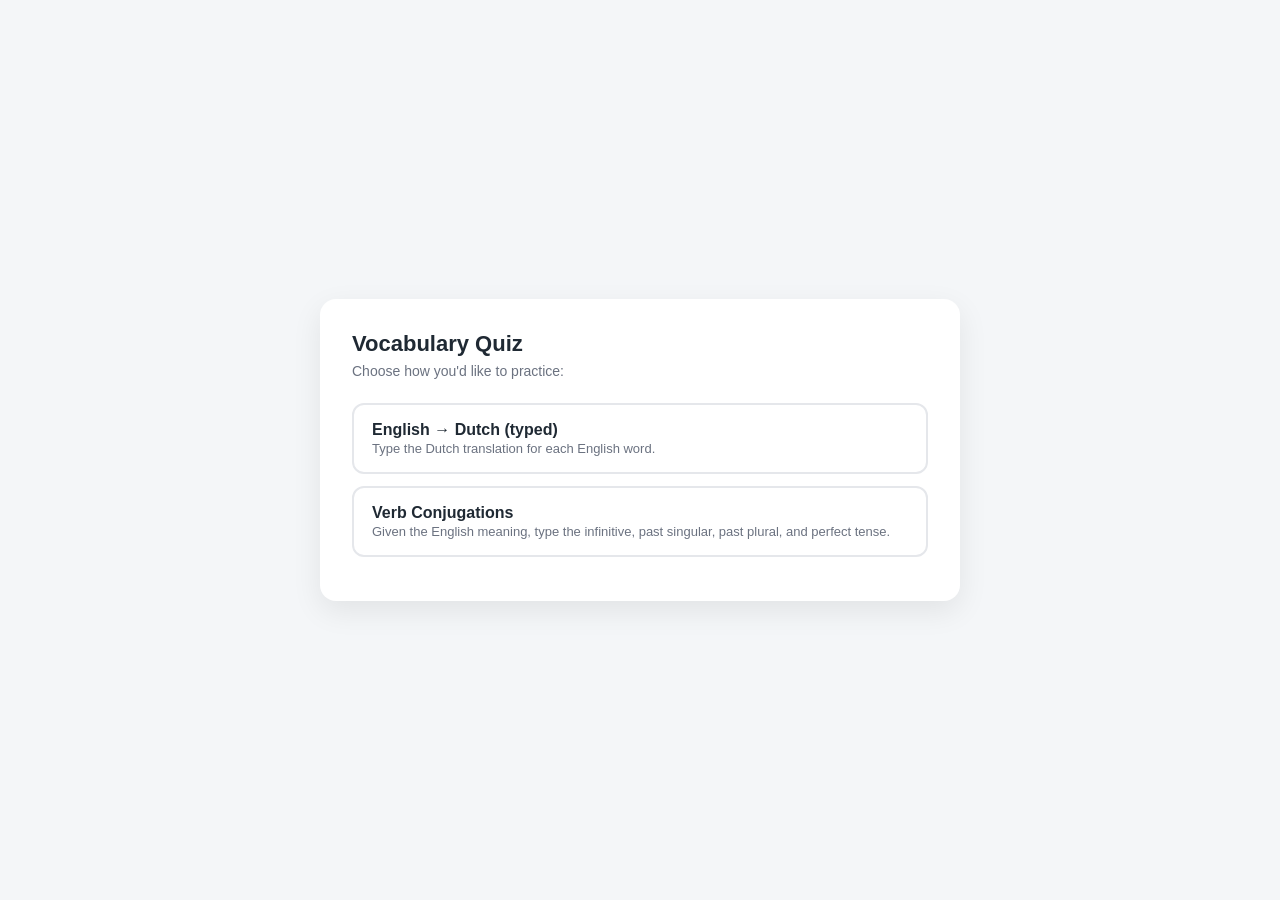
==== index.html @ e4e508c7 "update" ====
<!DOCTYPE html>
<html lang="en">
<head>
<meta charset="UTF-8">
<meta name="viewport" content="width=device-width, initial-scale=1.0">
<title>Vocabulary Quiz</title>
<style>
  :root {
    --bg: #f4f6f8;
    --card: #ffffff;
    --text: #1f2933;
    --muted: #6b7280;
    --primary: #2563eb;
    --primary-dark: #1d4ed8;
    --correct: #16a34a;
    --correct-bg: #dcfce7;
    --wrong: #dc2626;
    --wrong-bg: #fee2e2;
    --border: #e5e7eb;
  }
  * { box-sizing: border-box; -webkit-tap-highlight-color: transparent; }
  html { -webkit-text-size-adjust: 100%; }
  body {
    margin: 0;
    min-height: 100vh;
    min-height: 100dvh;
    display: flex;
    align-items: center;
    justify-content: center;
    background: var(--bg);
    font-family: -apple-system, BlinkMacSystemFont, "Segoe UI", Roboto, Helvetica, Arial, sans-serif;
    color: var(--text);
    padding: 20px;
  }
  .card {
    background: var(--card);
    border-radius: 16px;
    box-shadow: 0 10px 30px rgba(0,0,0,0.08);
    width: 100%;
    max-width: 640px;
    padding: 32px;
  }
  .top-row {
    display: flex;
    justify-content: space-between;
    align-items: center;
    margin-bottom: 8px;
    font-size: 14px;
    color: var(--muted);
  }
  .progress-bar {
    height: 6px;
    background: var(--border);
    border-radius: 3px;
    overflow: hidden;
    margin-bottom: 28px;
  }
  .progress-fill {
    height: 100%;
    background: var(--primary);
    transition: width 0.3s ease;
  }
  .lang-tag {
    display: inline-block;
    font-size: 12px;
    font-weight: 600;
    letter-spacing: 0.05em;
    text-transform: uppercase;
    color: var(--primary);
    background: #eff6ff;
    padding: 4px 10px;
    border-radius: 999px;
    margin-bottom: 14px;
  }
  .prompt-block {
    margin-bottom: 28px;
  }
  .prompt-word {
    font-size: 30px;
    font-weight: 700;
    margin: 0;
    word-break: break-word;
  }
  .prompt-hint {
    font-size: 14px;
    color: var(--muted);
    font-style: italic;
    margin: 4px 0 0 0;
  }
  .options {
    display: flex;
    flex-direction: column;
    gap: 10px;
  }
  .option-btn {
    padding: 14px 16px;
    font-size: 16px;
    border: 2px solid var(--border);
    background: var(--card);
    border-radius: 10px;
    cursor: pointer;
    text-align: left;
    transition: border-color 0.15s ease, background 0.15s ease;
    color: var(--text);
    touch-action: manipulation;
  }
  .option-btn:hover:not(:disabled) {
    border-color: var(--primary);
  }
  .option-btn:disabled { cursor: default; }
  .option-btn.correct {
    border-color: var(--correct);
    background: var(--correct-bg);
    color: var(--correct);
    font-weight: 600;
  }
  
  .option-btn.wrong {
    border-color: var(--wrong);
    background: var(--wrong-bg);
    color: var(--wrong);
    font-weight: 600;
  }
  .text-input-row {
    display: flex;
    gap: 10px;
  }
  input[type="text"] {
    flex: 1;
    padding: 14px 16px;
    font-size: 16px;
    border: 2px solid var(--border);
    border-radius: 10px;
    outline: none;
    touch-action: manipulation;
  }
  input[type="text"]:focus { border-color: var(--primary); }
  input[type="text"].correct { border-color: var(--correct); background: var(--correct-bg); color: var(--correct); }
  input[type="text"].wrong { border-color: var(--wrong); background: var(--wrong-bg); color: var(--wrong); }
  button.action {
    padding: 14px 20px;
    font-size: 16px;
    font-weight: 600;
    border: none;
    border-radius: 10px;
    background: var(--primary);
    color: white;
    cursor: pointer;
    touch-action: manipulation;
  }
  button.action:hover:not(:disabled) { background: var(--primary-dark); }
  button.action:disabled { background: var(--border); cursor: default; }
  .feedback {
    margin-top: 16px;
    font-size: 15px;
    min-height: 22px;
  }
  .feedback.correct-text { color: var(--correct); }
  .feedback.wrong-text { color: var(--wrong); }
  .next-row {
    margin-top: 20px;
    display: flex;
    justify-content: flex-end;
  }
  .end-screen { text-align: center; }
  .end-score {
    font-size: 48px;
    font-weight: 800;
    color: var(--primary);
    margin: 10px 0;
  }
  .end-sub { color: var(--muted); margin-bottom: 24px; }
  .restart-btn {
    padding: 14px 28px;
    font-size: 16px;
    font-weight: 600;
    border: none;
    border-radius: 10px;
    background: var(--primary);
    color: white;
    cursor: pointer;
  }
  .restart-btn:hover { background: var(--primary-dark); }
  .secondary-btn {
    padding: 14px 28px;
    font-size: 15px;
    font-weight: 600;
    border: 2px solid var(--border);
    border-radius: 10px;
    background: var(--card);
    color: var(--text);
    cursor: pointer;
    margin-top: 10px;
  }
  .secondary-btn:hover { border-color: var(--primary); color: var(--primary); }

  .mode-select h1 {
    font-size: 22px;
    margin: 0 0 6px 0;
  }
  .mode-select p.sub {
    color: var(--muted);
    margin: 0 0 24px 0;
    font-size: 14px;
  }
  .mode-btn {
    display: block;
    width: 100%;
    text-align: left;
    padding: 16px 18px;
    border: 2px solid var(--border);
    background: var(--card);
    border-radius: 12px;
    cursor: pointer;
    margin-bottom: 12px;
    transition: border-color 0.15s ease, background 0.15s ease;
  }
  .mode-btn:hover { border-color: var(--primary); background: #eff6ff; }
  .mode-btn .mode-title {
    font-size: 16px;
    font-weight: 700;
    color: var(--text);
    margin: 0 0 2px 0;
  }
  .mode-btn .mode-desc {
    font-size: 13px;
    color: var(--muted);
    margin: 0;
  }

  /* Verb conjugation mode */
  .verb-fields {
    display: flex;
    flex-direction: column;
    gap: 14px;
  }
  .verb-field .correct-hint {
    font-size: 13px;
    margin-top: 4px;
    color: var(--wrong);
  }
  .verb-field-terms {
    margin-bottom: 6px;
    background: var(--bg);
    border-radius: 8px;
    padding: 2px 10px;
  }
  .verb-term-row {
    display: flex;
    justify-content: space-between;
    align-items: baseline;
    gap: 10px;
    font-size: 12px;
    line-height: 1.4;
    padding: 6px 0;
    border-bottom: 1px dashed var(--border);
  }
  .verb-term-row:last-child {
    border-bottom: none;
  }
  .verb-term {
    font-weight: 600;
    color: var(--muted);
    text-transform: uppercase;
    letter-spacing: 0.04em;
    flex: 1;
  }
  .verb-pronouns {
    color: var(--text);
    font-weight: 500;
    text-align: right;
    white-space: nowrap;
    flex: 0;
  }
  .option-btn.selected {
    border-color: var(--primary);
    background: #eff6ff;
  }
  .verb-type-label {
    font-size: 13px;
    font-weight: 600;
    color: var(--muted);
    margin: 0 0 8px 0;
  }
  .verb-type-options {
    display: flex;
    gap: 10px;
    margin-bottom: 24px;
  }
  .verb-type-options .option-btn {
    flex: 1;
    text-align: center;
  }

  @media (max-width: 480px) {
    body {
      padding: 0;
      align-items: stretch;
    }
    .card {
      border-radius: 0;
      box-shadow: none;
      max-width: none;
      min-height: 100vh;
      min-height: 100dvh;
      padding: 20px 18px;
      padding-top: max(20px, env(safe-area-inset-top));
      padding-bottom: max(20px, env(safe-area-inset-bottom));
      display: flex;
      flex-direction: column;
    }
    .top-row { font-size: 13px; }
    .prompt-word { font-size: 26px; }
    .option-btn { padding: 16px; font-size: 16px; }
    .text-input-row {
      flex-direction: column;
    }
    input[type="text"] {
      width: 100%;
      font-size: 16px;
    }
    .next-row {
      justify-content: stretch;
    }
    .next-row button.action {
      width: 100%;
    }
    .end-score { font-size: 40px; }
    .restart-btn { width: 100%; }
    .secondary-btn { width: 100%; }
  }
</style>
</head>
<body>

<div class="card" id="app"></div>

<script>
/* ============================================================
   YOUR WORD LIST
   Replace the contents of this array with your own words.
   Format: { en: "english word", nl: "dutch translation" }
   You can rename the keys (e.g. "fr" for French) as long as
   you also update LANG_A_KEY / LANG_B_KEY / LANG_A_LABEL /
   LANG_B_LABEL below to match.
   ============================================================ */

const LANG_A_KEY = "en";
const LANG_B_KEY = "nl";
const LANG_A_LABEL = "English";
const LANG_B_LABEL = "Dutch";
const VERB_FORM_CATEGORIES = [
  {
    key: "Infinitief\nMeervoud",
    rows: [
      { term: "Infinitief", pronouns: "–" },
      { term: "Meervoud", pronouns: "wij · we · jullie · zij · ze" }
    ]
  },
  {
    key: "Eerste persoon enkelvoud\nTweede persoon enkelvoud met inversie informeel (e.g., een vraag)\nGebiedende wijs",
    rows: [
      { term: "Eerste persoon enkelvoud", pronouns: "ik" },
      { term: "Tweede persoon enkelvoud met inversie informeel (e.g., een vraag)", pronouns: "jij · je" },
      { term: "Gebiedende wijs", pronouns: "jij · je (impliciet)" }
    ]
  },
  {
    key: "Tweede persoon enkelvoud\nDerde persoon enkelvoud",
    rows: [
      { term: "Tweede persoon enkelvoud", pronouns: "jij · je · u" },
      { term: "Derde persoon enkelvoud", pronouns: "hij · zij · ze · het" }
    ]
  },
  {
    key: "Onvoltooid verleden tijd enkelvoud",
    rows: [{ term: "Onvoltooid verleden tijd enkelvoud", pronouns: "ik · jij · je · u · hij · zij · ze · het" }]
  },
  {
    key: "Onvoltooid verleden tijd meervoud",
    rows: [{ term: "Onvoltooid verleden tijd meervoud", pronouns: "wij · we · jullie · zij · ze" }]
  },
  {
    key: "Voltooid deelwoord",
    rows: [{ term: "Voltooid deelwoord", pronouns: "–" }]
  }
];

/* ============================================================
   VERB CONJUGATION LIST
   Each entry: english meaning, infinitive, past tense singular
   (ik/jij/hij/zij/het), past tense plural (wij/jullie/zij),
   and the perfect tense written out with its auxiliary
   ("heeft"/"is"/"heeft/is") + past participle — e.g.
   { en: "to bake", infinitive: "bakken", pastSingular: "bakte",
     pastPlural: "bakten", perfect: "heeft gebakken", type: "irregular" }
   Add/replace entries here to practice your own verb list.
   ============================================================ */
/* ============================================================
   QUIZ MODES
   ============================================================ */
const MODES = {
  // mc: {
  //   title: "Multiple Choice",
  //   desc: "All questions are multiple choice, either direction."
  // },
  "a-to-b": {
    title: `${LANG_A_LABEL} → ${LANG_B_LABEL} (typed)`,
    desc: `Type the ${LANG_B_LABEL} translation for each ${LANG_A_LABEL} word.`
  },
  // "b-to-a": {
  //   title: `${LANG_B_LABEL} → ${LANG_A_LABEL} (typed)`,
  //   desc: `Type the ${LANG_A_LABEL} translation for each ${LANG_B_LABEL} word.`
  // },
  // mixed: {
  //   title: "Mixed",
  //   desc: "Random mix of multiple choice and typed, both directions."
  // },
  verbs: {
    title: "Verb Conjugations",
    desc: "Given the English meaning, type the infinitive, past singular, past plural, and perfect tense."
  },
  // "verb-infinitives": {
  //   title: "Verb Infinitives",
  //   desc: "Given the English meaning, type just the Dutch infinitive."
  // }
};

// Modes that use the verb dataset (verbs.js) rather than the plain
// word list, and are rendered/scored via the verb-question code path.
const VERB_MODES = new Set(["verbs", "verb-infinitives"]);

// Which VERB_FORM_CATEGORIES keys each verb mode should quiz on.
// "verbs" uses all of them; "verb-infinitives" uses only the first
// (infinitive / meervoud) field.
const VERB_MODE_CATEGORY_KEYS = {
  verbs: VERB_FORM_CATEGORIES.map((cat) => cat.key),
  "verb-infinitives": [VERB_FORM_CATEGORIES[0].key]
};

/* ============================================================
   APP LOGIC
   ============================================================ */

const QUESTIONS_PER_SET = 15;

let currentMode = "mixed";
let questions = [];
let currentIndex = 0;
let score = 0;
let setScore = 0;
let answered = false;
let selectedVerbType = null;

// Running totals used to compute accuracy, and a "snapshot" that only
// gets refreshed at the end of each 15-question block, so the accuracy
// shown during a block reflects the last completed block, not the
// in-progress one.
let totalAnswered = 0;
let totalCorrect = 0;
let displayedAccuracy = null;

function snapshotAccuracy() {
  displayedAccuracy = totalAnswered > 0 ? Math.round((totalCorrect / totalAnswered) * 100) : null;
}

function shuffle(arr) {
  const a = arr.slice();
  for (let i = a.length - 1; i > 0; i--) {
    const j = Math.floor(Math.random() * (i + 1));
    [a[i], a[j]] = [a[j], a[i]];
  }
  return a;
}

// Splits a word like "rather (quite)" into { base: "rather", hint: "quite" }.
// Hints are for on-screen context only and are never part of a correct answer.
function parseWord(str) {
  const match = str.match(/^(.*?)\s*\(([^)]*)\)\s*$/);
  if (match) {
    return { base: match[1].trim(), hint: match[2].trim() };
  }
  return { base: str.trim(), hint: null };
}

function buildQuestions(mode) {
  const shuffledWords = shuffle(words);
  return shuffledWords.map((pair) => {
    let type;
    let direction;

    if (mode === "mc") {
      type = "mc";
      direction = Math.random() < 0.5 ? "a-to-b" : "b-to-a";
    } else if (mode === "a-to-b") {
      type = "text";
      direction = "a-to-b";
    } else if (mode === "b-to-a") {
      type = "text";
      direction = "b-to-a";
    } else {
      // mixed: random type and random direction, independently per word
      type = Math.random() < 0.35 ? "mc" : "text";
      direction = Math.random() < 0.5 ? "a-to-b" : "b-to-a";
    }

    const promptKey = direction === "a-to-b" ? LANG_A_KEY : LANG_B_KEY;
    const answerKey = direction === "a-to-b" ? LANG_B_KEY : LANG_A_KEY;
    const promptLabel = direction === "a-to-b" ? LANG_A_LABEL : LANG_B_LABEL;
    const answerLabel = direction === "a-to-b" ? LANG_B_LABEL : LANG_A_LABEL;

    const promptParsed = parseWord(pair[promptKey]);
    const answerParsed = parseWord(pair[answerKey]);

    const question = {
      pair,
      type,
      direction,
      promptWord: promptParsed.base,
      promptHint: promptParsed.hint,
      correctAnswer: answerParsed.base,
      // Full text to show once the answer is revealed (after checking):
      // the base word plus any bracketed synonym/context, but only for
      // English → Dutch, since that's where the extra Dutch info lives.
      // Checking itself still only ever requires the bare base word.
      correctAnswerDisplay: (direction === "a-to-b" && answerParsed.hint)
        ? `${answerParsed.base} (${answerParsed.hint})`
        : answerParsed.base,
      promptLabel,
      answerLabel,
      answerKey
    };

    if (type === "mc") {
      const distractorPool = words
        .filter((w) => w !== pair)
        .map((w) => parseWord(w[answerKey]).base)
        .filter((val) => val !== question.correctAnswer);
      const distractors = shuffle([...new Set(distractorPool)]).slice(0, 3);
      question.options = shuffle([question.correctAnswer, ...distractors]);
    }

    return question;
  });
}

// Verb-mode questions are simpler: one entry per verb, requiring one
// typed field per relevant category. "verbs" quizzes every form
// (infinitive, past singular, past plural, perfect); "verb-infinitives"
// quizzes only the infinitive.
function buildVerbQuestions(mode) {
  const categoryKeys = VERB_MODE_CATEGORY_KEYS[mode] || VERB_FORM_CATEGORIES.map((cat) => cat.key);
  const categories = VERB_FORM_CATEGORIES.filter((cat) => categoryKeys.includes(cat.key));
  return shuffle(verbs).map((v) => ({
    verb: v,
    fields: categories.map((cat) => ({
      rows: cat.rows,
      value: v[cat.key]
    }))
  }));
}

function renderModeSelect() {
  const app = document.getElementById("app");
  app.innerHTML = `
    <div class="mode-select">
      <h1>Vocabulary Quiz</h1>
      <p class="sub">Choose how you'd like to practice:</p>
      ${Object.entries(MODES).map(([key, m]) => `
        <button class="mode-btn" onclick="startQuiz('${key}')">
          <p class="mode-title">${escapeHtml(m.title)}</p>
          <p class="mode-desc">${escapeHtml(m.desc)}</p>
        </button>
      `).join("")}
    </div>
  `;
}

function startQuiz(mode) {
  currentMode = mode || currentMode;
  questions = VERB_MODES.has(currentMode) ? buildVerbQuestions(currentMode) : buildQuestions(currentMode);
  currentIndex = 0;
  score = 0;
  setScore = 0;
  answered = false;
  totalAnswered = 0;
  totalCorrect = 0;
  displayedAccuracy = null;
  renderQuestion();
}

function renderQuestion() {
  if (VERB_MODES.has(currentMode)) {
    renderVerbQuestion();
    return;
  }

  const app = document.getElementById("app");
  const q = questions[currentIndex];
  answered = false;

  const totalSets = Math.ceil(questions.length / QUESTIONS_PER_SET);
  const setNumber = Math.floor(currentIndex / QUESTIONS_PER_SET) + 1;
  const setStart = (setNumber - 1) * QUESTIONS_PER_SET;
  const setLength = Math.min(QUESTIONS_PER_SET, questions.length - setStart);
  const posInSet = currentIndex - setStart + 1;
  const progressPct = Math.round((posInSet - 1) / setLength * 100);

  let optionsHtml = "";
  if (q.type === "mc") {
    optionsHtml = `<div class="options">` +
      q.options.map((opt, i) =>
        `<button class="option-btn" data-value="${escapeHtml(opt)}" onclick="handleMcAnswer(this, '${escapeAttr(opt)}')">${escapeHtml(opt)}</button>`
      ).join("") +
      `</div>`;
  } else {
    optionsHtml = `
      <div class="text-input-row">
        <input type="text" id="textAnswer" autocomplete="off" placeholder="Type the ${q.answerLabel} translation">
      </div>`;
  }

  app.innerHTML = `
    <div class="top-row">
      <span>Set ${setNumber} / ${totalSets} — Question ${posInSet} / ${setLength}</span>
      <span>${displayedAccuracy !== null ? `Accuracy: ${displayedAccuracy}%` : ""}</span>
    </div>
    <div class="progress-bar"><div class="progress-fill" style="width:${progressPct}%"></div></div>
    <span class="lang-tag">${q.promptLabel} → ${q.answerLabel}</span>
    <div class="prompt-block">
      <p class="prompt-word">${escapeHtml(q.promptWord)}</p>
      ${q.promptHint ? `<p class="prompt-hint">(${escapeHtml(q.promptHint)})</p>` : ""}
    </div>
    ${optionsHtml}
    <div class="feedback" id="feedback"></div>
    <div class="next-row">
      <button class="action" id="actionBtn" onclick="handleActionButton()" ${q.type === "mc" ? "disabled" : ""}>${q.type === "mc" ? "Next" : "Check"}</button>
    </div>
  `;

  if (q.type === "text") {
    document.getElementById("textAnswer").focus();
  }
}

function renderVerbQuestion() {
  const app = document.getElementById("app");
  const q = questions[currentIndex];
  answered = false;
  selectedVerbType = null;

  const isInfinitivesMode = currentMode === "verb-infinitives";

  const totalSets = Math.ceil(questions.length / QUESTIONS_PER_SET);
  const setNumber = Math.floor(currentIndex / QUESTIONS_PER_SET) + 1;
  const setStart = (setNumber - 1) * QUESTIONS_PER_SET;
  const setLength = Math.min(QUESTIONS_PER_SET, questions.length - setStart);
  const posInSet = currentIndex - setStart + 1;
  const progressPct = Math.round((posInSet - 1) / setLength * 100);

  const fieldsHtml = q.fields.map((f, i) => `
      <div class="verb-field">
        <div class="verb-field-terms">
          ${f.rows.map(r => `
            <div class="verb-term-row">
              <span class="verb-term">${escapeHtml(r.term)}</span>
              <span class="verb-pronouns">${escapeHtml(r.pronouns)}</span>
            </div>
          `).join("")}
        </div>
        <input type="text" id="verbField${i}" autocomplete="off" placeholder="…" enterkeyhint="${i === q.fields.length - 1 ? "done" : "next"}">
        <div class="correct-hint" id="verbHint${i}"></div>
      </div>
    `).join("");

  const typePickerHtml = isInfinitivesMode ? `
    <p class="verb-type-label">Is this verb regular or irregular?</p>
    <div class="verb-type-options" id="typeOptions">
      <button class="option-btn" data-type="regular" onclick="handleTypeChoice(this, 'regular')">Regular</button>
      <button class="option-btn" data-type="irregular" onclick="handleTypeChoice(this, 'irregular')">Irregular</button>
    </div>
  ` : "";

  app.innerHTML = `
    <div class="top-row">
      <span>Set ${setNumber} / ${totalSets} — Question ${posInSet} / ${setLength}</span>
      <span>${displayedAccuracy !== null ? `Accuracy: ${displayedAccuracy}%` : ""}</span>
    </div>
    <div class="progress-bar"><div class="progress-fill" style="width:${progressPct}%"></div></div>
    ${isInfinitivesMode ? "" : `<span class="lang-tag">${q.verb.type === "irregular" ? "Irregular verb" : "Regular verb"}</span>`}
    <div class="prompt-block">
      <p class="prompt-word">${escapeHtml(q.verb.en)}</p>
    </div>
    ${typePickerHtml}
    <div class="verb-fields">
      ${fieldsHtml}
    </div>
    <div class="feedback" id="feedback"></div>
    <div class="next-row">
      <button class="action" id="actionBtn" onclick="handleActionButton()">Check</button>
    </div>
  `;

  if (isInfinitivesMode) {
    document.querySelector("#typeOptions .option-btn").focus();
  } else {
    document.getElementById("verbField0").focus();
  }
}

function handleTypeChoice(btn, chosen) {
  if (answered) return;
  selectedVerbType = chosen;
  document.querySelectorAll("#typeOptions .option-btn").forEach((b) => {
    b.classList.toggle("selected", b === btn);
  });
  // Move straight to the text field so a keyboard-only flow (Tab, Enter
  // to pick a type, type the answer, Enter to check) never needs a mouse.
  const firstField = document.getElementById("verbField0");
  if (firstField) firstField.focus();
}

function normalize(str) {
  return str.trim().toLowerCase().replace(/\s+/g, " ");
}

// Single button drives both "check" and "next": before an answer is
// given it checks (text questions only — multiple choice checks itself
// when an option is clicked); after an answer is given it advances.
function handleActionButton() {
  const q = questions[currentIndex];
  if (!q) return;
  if (VERB_MODES.has(currentMode)) {
    if (!answered) {
      handleVerbCheck();
    } else {
      nextQuestion();
    }
    return;
  }
  if (!answered) {
    if (q.type === "text") {
      handleTextAnswer();
    }
  } else {
    nextQuestion();
  }
}

function handleMcAnswer(btn, chosen) {
  if (answered) return;
  answered = true;
  const q = questions[currentIndex];
  const buttons = document.querySelectorAll(".option-btn");
  const isCorrect = normalize(chosen) === normalize(q.correctAnswer);

  buttons.forEach((b) => {
    b.disabled = true;
    if (normalize(b.dataset.value) === normalize(q.correctAnswer)) {
      b.classList.add("correct");
    } else if (b === btn && !isCorrect) {
      b.classList.add("wrong");
    }
  });

  showFeedback(isCorrect, q.correctAnswerDisplay);
}

function handleTextAnswer() {
  if (answered) return;
  answered = true;
  const q = questions[currentIndex];
  const input = document.getElementById("textAnswer");
  const value = input.value;
  const isCorrect = normalize(value) === normalize(q.correctAnswer);

  input.disabled = true;
  input.classList.add(isCorrect ? "correct" : "wrong");

  showFeedback(isCorrect, q.correctAnswerDisplay);
}

// Checks all four verb fields individually, marks each one, and only
// counts the whole question correct if every field matches.
function handleVerbCheck() {
  if (answered) return;
  answered = true;
  const q = questions[currentIndex];
  let allCorrect = true;

  q.fields.forEach((f, i) => {
    const input = document.getElementById(`verbField${i}`);
    const hint = document.getElementById(`verbHint${i}`);
    const isCorrect = normalize(input.value) === normalize(f.value);
    input.disabled = true;
    input.classList.add(isCorrect ? "correct" : "wrong");
    if (!isCorrect) {
      allCorrect = false;
      hint.textContent = `Correct: ${f.value}`;
    }
  });

  if (currentMode === "verb-infinitives") {
    const typeCorrect = selectedVerbType === q.verb.type;
    const typeButtons = document.querySelectorAll("#typeOptions .option-btn");
    typeButtons.forEach((b) => {
      b.disabled = true;
      b.classList.remove("selected");
      if (b.dataset.type === q.verb.type) {
        b.classList.add("correct");
      } else if (b.dataset.type === selectedVerbType) {
        b.classList.add("wrong");
      }
    });
    if (!typeCorrect) allCorrect = false;
  }

  totalAnswered++;
  if (allCorrect) {
    score++;
    setScore++;
    totalCorrect++;
  }

  const feedback = document.getElementById("feedback");
  feedback.textContent = allCorrect ? "All correct!" : "Some forms were off — check the hints above.";
  feedback.className = "feedback " + (allCorrect ? "correct-text" : "wrong-text");

  const btn = document.getElementById("actionBtn");
  btn.textContent = "Next";
}

function showFeedback(isCorrect, correctAnswer) {
  totalAnswered++;
  if (isCorrect) {
    score++;
    setScore++;
    totalCorrect++;
  }
  const feedback = document.getElementById("feedback");
  feedback.textContent = isCorrect
    ? `Correct! (${correctAnswer})`
    : `Not quite. Correct answer: ${correctAnswer}`;
  feedback.className = "feedback " + (isCorrect ? "correct-text" : "wrong-text");

  const btn = document.getElementById("actionBtn");
  btn.textContent = "Next";
  btn.disabled = false;
}

function nextQuestion() {
  currentIndex++;
  if (currentIndex >= questions.length) {
    snapshotAccuracy();
    renderEndScreen();
  } else if (currentIndex % QUESTIONS_PER_SET === 0) {
    snapshotAccuracy();
    renderSetCompleteScreen();
  } else {
    renderQuestion();
  }
}

function renderSetCompleteScreen() {
  const app = document.getElementById("app");
  const totalSets = Math.ceil(questions.length / QUESTIONS_PER_SET);
  const setNumber = Math.floor(currentIndex / QUESTIONS_PER_SET);
  const setStart = (setNumber - 1) * QUESTIONS_PER_SET;
  const setLength = Math.min(QUESTIONS_PER_SET, questions.length - setStart);
  const pct = Math.round((setScore / setLength) * 100);

  app.innerHTML = `
    <div class="end-screen">
      <p class="lang-tag">Set ${setNumber} of ${totalSets} complete</p>
      <div class="end-score">${setScore} / ${setLength}</div>
      <p class="end-sub">${pct}% correct on this set &nbsp;·&nbsp; ${displayedAccuracy}% overall</p>
      <button class="restart-btn" onclick="continueToNextSet()">Continue to Set ${setNumber + 1}</button>
    </div>
  `;
}

function continueToNextSet() {
  setScore = 0;
  renderQuestion();
}

function renderEndScreen() {
  const app = document.getElementById("app");
  const pct = Math.round((score / questions.length) * 100);
  app.innerHTML = `
    <div class="end-screen">
      <p class="lang-tag">Quiz complete</p>
      <div class="end-score">${score} / ${questions.length}</div>
      <p class="end-sub">${pct}% correct — ${escapeHtml(MODES[currentMode].title)}</p>
      <button class="restart-btn" onclick="startQuiz(currentMode)">Try again</button>
      <button class="secondary-btn" onclick="renderModeSelect()">Change quiz type</button>
    </div>
  `;
}

function escapeHtml(str) {
  const div = document.createElement("div");
  div.textContent = str;
  return div.innerHTML;
}
function escapeAttr(str) {
  return String(str).replace(/'/g, "\\'");
}

// Enter key behavior:
//  - Inside a verb-mode field that isn't the last one, Enter moves focus
//    to the next field instead of submitting, so a phone's "next" key
//    steps through infinitive / past singular / past plural / perfect.
//  - On the last verb field (or the single text-answer input in other
//    modes), Enter drives the same action button (check, then next).
//  - Buttons (multiple-choice options, the regular/irregular picker)
//    already handle their own Enter press via the browser's default
//    click behavior, so we don't also fire handleActionButton() when one
//    of those has focus — otherwise selecting an option and submitting
//    the question would both happen on the same keypress.
document.addEventListener("keydown", (e) => {
  if (e.key !== "Enter") return;
  const target = e.target;
  if (target.tagName === "BUTTON" && target.id !== "actionBtn") return;

  if (!answered && VERB_MODES.has(currentMode) && target.id && target.id.startsWith("verbField")) {
    const idx = parseInt(target.id.slice("verbField".length), 10);
    const nextField = document.getElementById(`verbField${idx + 1}`);
    if (nextField) {
      e.preventDefault();
      nextField.focus();
      nextField.select();
      return;
    }
    // No next field — this was the last one, fall through and submit.
  }

  const btn = document.getElementById("actionBtn");
  if (btn && !btn.disabled) {
    e.preventDefault();
    handleActionButton();
  }
});

renderModeSelect();
</script>
<script src="gewone-woorden.js"></script>
<script src="werkwoorden.js"></script>
</body>
</html>
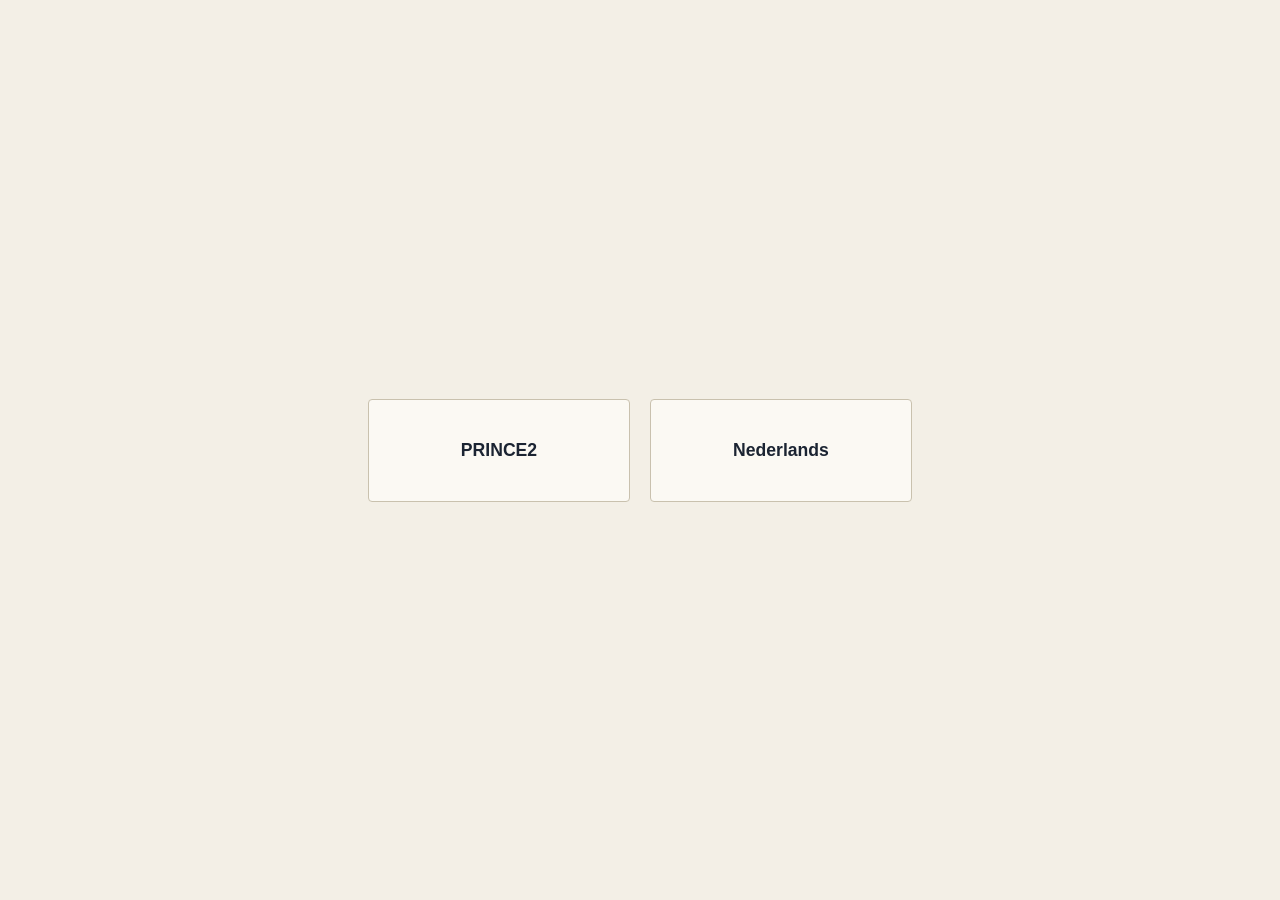
==== commit d97e918c: "update" ====
--- a/index.html
+++ b/index.html
@@ -3,948 +3,53 @@
 <head>
 <meta charset="UTF-8">
 <meta name="viewport" content="width=device-width, initial-scale=1.0">
-<title>Vocabulary Quiz</title>
+<title>Study Hub</title>
 <style>
-  :root {
-    --bg: #f4f6f8;
-    --card: #ffffff;
-    --text: #1f2933;
-    --muted: #6b7280;
-    --primary: #2563eb;
-    --primary-dark: #1d4ed8;
-    --correct: #16a34a;
-    --correct-bg: #dcfce7;
-    --wrong: #dc2626;
-    --wrong-bg: #fee2e2;
-    --border: #e5e7eb;
+  /*
+    Just edit the two href values below to match your actual filenames:
+    - PRINCE2 link currently points to "index.html" (this project's quiz file)
+    - Dutch link currently points to "dutch.html" — change to whatever
+      your Dutch vocab page is actually called.
+  */
+  body{
+    margin:0;
+    min-height:100vh;
+    display:flex;
+    align-items:center;
+    justify-content:center;
+    background:#F3EFE6;
+    font-family:sans-serif;
   }
-  * { box-sizing: border-box; -webkit-tap-highlight-color: transparent; }
-  html { -webkit-text-size-adjust: 100%; }
-  body {
-    margin: 0;
-    min-height: 100vh;
-    min-height: 100dvh;
-    display: flex;
-    align-items: center;
-    justify-content: center;
-    background: var(--bg);
-    font-family: -apple-system, BlinkMacSystemFont, "Segoe UI", Roboto, Helvetica, Arial, sans-serif;
-    color: var(--text);
-    padding: 20px;
+  .buttons{
+    display:flex;
+    gap:20px;
+    flex-wrap:wrap;
+    justify-content:center;
   }
-  .card {
-    background: var(--card);
-    border-radius: 16px;
-    box-shadow: 0 10px 30px rgba(0,0,0,0.08);
-    width: 100%;
-    max-width: 640px;
-    padding: 32px;
+  a.tile{
+    display:block;
+    width:220px;
+    padding:40px 20px;
+    text-align:center;
+    text-decoration:none;
+    color:#1B2432;
+    background:#FBF9F3;
+    border:1px solid #C9C1AE;
+    border-radius:4px;
+    font-size:1.1rem;
+    font-weight:600;
+    transition:transform .12s ease, border-color .12s ease;
   }
-  .top-row {
-    display: flex;
-    justify-content: space-between;
-    align-items: center;
-    margin-bottom: 8px;
-    font-size: 14px;
-    color: var(--muted);
-  }
-  .progress-bar {
-    height: 6px;
-    background: var(--border);
-    border-radius: 3px;
-    overflow: hidden;
-    margin-bottom: 28px;
-  }
-  .progress-fill {
-    height: 100%;
-    background: var(--primary);
-    transition: width 0.3s ease;
-  }
-  .lang-tag {
-    display: inline-block;
-    font-size: 12px;
-    font-weight: 600;
-    letter-spacing: 0.05em;
-    text-transform: uppercase;
-    color: var(--primary);
-    background: #eff6ff;
-    padding: 4px 10px;
-    border-radius: 999px;
-    margin-bottom: 14px;
-  }
-  .prompt-block {
-    margin-bottom: 28px;
-  }
-  .prompt-word {
-    font-size: 30px;
-    font-weight: 700;
-    margin: 0;
-    word-break: break-word;
-  }
-  .prompt-hint {
-    font-size: 14px;
-    color: var(--muted);
-    font-style: italic;
-    margin: 4px 0 0 0;
-  }
-  .options {
-    display: flex;
-    flex-direction: column;
-    gap: 10px;
-  }
-  .option-btn {
-    padding: 14px 16px;
-    font-size: 16px;
-    border: 2px solid var(--border);
-    background: var(--card);
-    border-radius: 10px;
-    cursor: pointer;
-    text-align: left;
-    transition: border-color 0.15s ease, background 0.15s ease;
-    color: var(--text);
-    touch-action: manipulation;
-  }
-  .option-btn:hover:not(:disabled) {
-    border-color: var(--primary);
-  }
-  .option-btn:disabled { cursor: default; }
-  .option-btn.correct {
-    border-color: var(--correct);
-    background: var(--correct-bg);
-    color: var(--correct);
-    font-weight: 600;
-  }
-  
-  .option-btn.wrong {
-    border-color: var(--wrong);
-    background: var(--wrong-bg);
-    color: var(--wrong);
-    font-weight: 600;
-  }
-  .text-input-row {
-    display: flex;
-    gap: 10px;
-  }
-  input[type="text"] {
-    flex: 1;
-    padding: 14px 16px;
-    font-size: 16px;
-    border: 2px solid var(--border);
-    border-radius: 10px;
-    outline: none;
-    touch-action: manipulation;
-  }
-  input[type="text"]:focus { border-color: var(--primary); }
-  input[type="text"].correct { border-color: var(--correct); background: var(--correct-bg); color: var(--correct); }
-  input[type="text"].wrong { border-color: var(--wrong); background: var(--wrong-bg); color: var(--wrong); }
-  button.action {
-    padding: 14px 20px;
-    font-size: 16px;
-    font-weight: 600;
-    border: none;
-    border-radius: 10px;
-    background: var(--primary);
-    color: white;
-    cursor: pointer;
-    touch-action: manipulation;
-  }
-  button.action:hover:not(:disabled) { background: var(--primary-dark); }
-  button.action:disabled { background: var(--border); cursor: default; }
-  .feedback {
-    margin-top: 16px;
-    font-size: 15px;
-    min-height: 22px;
-  }
-  .feedback.correct-text { color: var(--correct); }
-  .feedback.wrong-text { color: var(--wrong); }
-  .next-row {
-    margin-top: 20px;
-    display: flex;
-    justify-content: flex-end;
-  }
-  .end-screen { text-align: center; }
-  .end-score {
-    font-size: 48px;
-    font-weight: 800;
-    color: var(--primary);
-    margin: 10px 0;
-  }
-  .end-sub { color: var(--muted); margin-bottom: 24px; }
-  .restart-btn {
-    padding: 14px 28px;
-    font-size: 16px;
-    font-weight: 600;
-    border: none;
-    border-radius: 10px;
-    background: var(--primary);
-    color: white;
-    cursor: pointer;
-  }
-  .restart-btn:hover { background: var(--primary-dark); }
-  .secondary-btn {
-    padding: 14px 28px;
-    font-size: 15px;
-    font-weight: 600;
-    border: 2px solid var(--border);
-    border-radius: 10px;
-    background: var(--card);
-    color: var(--text);
-    cursor: pointer;
-    margin-top: 10px;
-  }
-  .secondary-btn:hover { border-color: var(--primary); color: var(--primary); }
-
-  .mode-select h1 {
-    font-size: 22px;
-    margin: 0 0 6px 0;
-  }
-  .mode-select p.sub {
-    color: var(--muted);
-    margin: 0 0 24px 0;
-    font-size: 14px;
-  }
-  .mode-btn {
-    display: block;
-    width: 100%;
-    text-align: left;
-    padding: 16px 18px;
-    border: 2px solid var(--border);
-    background: var(--card);
-    border-radius: 12px;
-    cursor: pointer;
-    margin-bottom: 12px;
-    transition: border-color 0.15s ease, background 0.15s ease;
-  }
-  .mode-btn:hover { border-color: var(--primary); background: #eff6ff; }
-  .mode-btn .mode-title {
-    font-size: 16px;
-    font-weight: 700;
-    color: var(--text);
-    margin: 0 0 2px 0;
-  }
-  .mode-btn .mode-desc {
-    font-size: 13px;
-    color: var(--muted);
-    margin: 0;
-  }
-
-  /* Verb conjugation mode */
-  .verb-fields {
-    display: flex;
-    flex-direction: column;
-    gap: 14px;
-  }
-  .verb-field .correct-hint {
-    font-size: 13px;
-    margin-top: 4px;
-    color: var(--wrong);
-  }
-  .verb-field-terms {
-    margin-bottom: 6px;
-    background: var(--bg);
-    border-radius: 8px;
-    padding: 2px 10px;
-  }
-  .verb-term-row {
-    display: flex;
-    justify-content: space-between;
-    align-items: baseline;
-    gap: 10px;
-    font-size: 12px;
-    line-height: 1.4;
-    padding: 6px 0;
-    border-bottom: 1px dashed var(--border);
-  }
-  .verb-term-row:last-child {
-    border-bottom: none;
-  }
-  .verb-term {
-    font-weight: 600;
-    color: var(--muted);
-    text-transform: uppercase;
-    letter-spacing: 0.04em;
-    flex: 1;
-  }
-  .verb-pronouns {
-    color: var(--text);
-    font-weight: 500;
-    text-align: right;
-    white-space: nowrap;
-    flex: 0;
-  }
-  .option-btn.selected {
-    border-color: var(--primary);
-    background: #eff6ff;
-  }
-  .verb-type-label {
-    font-size: 13px;
-    font-weight: 600;
-    color: var(--muted);
-    margin: 0 0 8px 0;
-  }
-  .verb-type-options {
-    display: flex;
-    gap: 10px;
-    margin-bottom: 24px;
-  }
-  .verb-type-options .option-btn {
-    flex: 1;
-    text-align: center;
-  }
-
-  @media (max-width: 480px) {
-    body {
-      padding: 0;
-      align-items: stretch;
-    }
-    .card {
-      border-radius: 0;
-      box-shadow: none;
-      max-width: none;
-      min-height: 100vh;
-      min-height: 100dvh;
-      padding: 20px 18px;
-      padding-top: max(20px, env(safe-area-inset-top));
-      padding-bottom: max(20px, env(safe-area-inset-bottom));
-      display: flex;
-      flex-direction: column;
-    }
-    .top-row { font-size: 13px; }
-    .prompt-word { font-size: 26px; }
-    .option-btn { padding: 16px; font-size: 16px; }
-    .text-input-row {
-      flex-direction: column;
-    }
-    input[type="text"] {
-      width: 100%;
-      font-size: 16px;
-    }
-    .next-row {
-      justify-content: stretch;
-    }
-    .next-row button.action {
-      width: 100%;
-    }
-    .end-score { font-size: 40px; }
-    .restart-btn { width: 100%; }
-    .secondary-btn { width: 100%; }
+  a.tile:hover{
+    border-color:#1B2432;
+    transform:translateY(-2px);
   }
 </style>
 </head>
 <body>
-
-<div class="card" id="app"></div>
-
-<script>
-/* ============================================================
-   YOUR WORD LIST
-   Replace the contents of this array with your own words.
-   Format: { en: "english word", nl: "dutch translation" }
-   You can rename the keys (e.g. "fr" for French) as long as
-   you also update LANG_A_KEY / LANG_B_KEY / LANG_A_LABEL /
-   LANG_B_LABEL below to match.
-   ============================================================ */
-
-const LANG_A_KEY = "en";
-const LANG_B_KEY = "nl";
-const LANG_A_LABEL = "English";
-const LANG_B_LABEL = "Dutch";
-const VERB_FORM_CATEGORIES = [
-  {
-    key: "Infinitief\nMeervoud",
-    rows: [
-      { term: "Infinitief", pronouns: "–" },
-      { term: "Meervoud", pronouns: "wij · we · jullie · zij · ze" }
-    ]
-  },
-  {
-    key: "Eerste persoon enkelvoud\nTweede persoon enkelvoud met inversie informeel (e.g., een vraag)\nGebiedende wijs",
-    rows: [
-      { term: "Eerste persoon enkelvoud", pronouns: "ik" },
-      { term: "Tweede persoon enkelvoud met inversie informeel (e.g., een vraag)", pronouns: "jij · je" },
-      { term: "Gebiedende wijs", pronouns: "jij · je (impliciet)" }
-    ]
-  },
-  {
-    key: "Tweede persoon enkelvoud\nDerde persoon enkelvoud",
-    rows: [
-      { term: "Tweede persoon enkelvoud", pronouns: "jij · je · u" },
-      { term: "Derde persoon enkelvoud", pronouns: "hij · zij · ze · het" }
-    ]
-  },
-  {
-    key: "Onvoltooid verleden tijd enkelvoud",
-    rows: [{ term: "Onvoltooid verleden tijd enkelvoud", pronouns: "ik · jij · je · u · hij · zij · ze · het" }]
-  },
-  {
-    key: "Onvoltooid verleden tijd meervoud",
-    rows: [{ term: "Onvoltooid verleden tijd meervoud", pronouns: "wij · we · jullie · zij · ze" }]
-  },
-  {
-    key: "Voltooid deelwoord",
-    rows: [{ term: "Voltooid deelwoord", pronouns: "–" }]
-  }
-];
-
-/* ============================================================
-   VERB CONJUGATION LIST
-   Each entry: english meaning, infinitive, past tense singular
-   (ik/jij/hij/zij/het), past tense plural (wij/jullie/zij),
-   and the perfect tense written out with its auxiliary
-   ("heeft"/"is"/"heeft/is") + past participle — e.g.
-   { en: "to bake", infinitive: "bakken", pastSingular: "bakte",
-     pastPlural: "bakten", perfect: "heeft gebakken", type: "irregular" }
-   Add/replace entries here to practice your own verb list.
-   ============================================================ */
-/* ============================================================
-   QUIZ MODES
-   ============================================================ */
-const MODES = {
-  // mc: {
-  //   title: "Multiple Choice",
-  //   desc: "All questions are multiple choice, either direction."
-  // },
-  "a-to-b": {
-    title: `${LANG_A_LABEL} → ${LANG_B_LABEL} (typed)`,
-    desc: `Type the ${LANG_B_LABEL} translation for each ${LANG_A_LABEL} word.`
-  },
-  // "b-to-a": {
-  //   title: `${LANG_B_LABEL} → ${LANG_A_LABEL} (typed)`,
-  //   desc: `Type the ${LANG_A_LABEL} translation for each ${LANG_B_LABEL} word.`
-  // },
-  // mixed: {
-  //   title: "Mixed",
-  //   desc: "Random mix of multiple choice and typed, both directions."
-  // },
-  verbs: {
-    title: "Verb Conjugations",
-    desc: "Given the English meaning, type the infinitive, past singular, past plural, and perfect tense."
-  },
-  // "verb-infinitives": {
-  //   title: "Verb Infinitives",
-  //   desc: "Given the English meaning, type just the Dutch infinitive."
-  // }
-};
-
-// Modes that use the verb dataset (verbs.js) rather than the plain
-// word list, and are rendered/scored via the verb-question code path.
-const VERB_MODES = new Set(["verbs", "verb-infinitives"]);
-
-// Which VERB_FORM_CATEGORIES keys each verb mode should quiz on.
-// "verbs" uses all of them; "verb-infinitives" uses only the first
-// (infinitive / meervoud) field.
-const VERB_MODE_CATEGORY_KEYS = {
-  verbs: VERB_FORM_CATEGORIES.map((cat) => cat.key),
-  "verb-infinitives": [VERB_FORM_CATEGORIES[0].key]
-};
-
-/* ============================================================
-   APP LOGIC
-   ============================================================ */
-
-const QUESTIONS_PER_SET = 15;
-
-let currentMode = "mixed";
-let questions = [];
-let currentIndex = 0;
-let score = 0;
-let setScore = 0;
-let answered = false;
-let selectedVerbType = null;
-
-// Running totals used to compute accuracy, and a "snapshot" that only
-// gets refreshed at the end of each 15-question block, so the accuracy
-// shown during a block reflects the last completed block, not the
-// in-progress one.
-let totalAnswered = 0;
-let totalCorrect = 0;
-let displayedAccuracy = null;
-
-function snapshotAccuracy() {
-  displayedAccuracy = totalAnswered > 0 ? Math.round((totalCorrect / totalAnswered) * 100) : null;
-}
-
-function shuffle(arr) {
-  const a = arr.slice();
-  for (let i = a.length - 1; i > 0; i--) {
-    const j = Math.floor(Math.random() * (i + 1));
-    [a[i], a[j]] = [a[j], a[i]];
-  }
-  return a;
-}
-
-// Splits a word like "rather (quite)" into { base: "rather", hint: "quite" }.
-// Hints are for on-screen context only and are never part of a correct answer.
-function parseWord(str) {
-  const match = str.match(/^(.*?)\s*\(([^)]*)\)\s*$/);
-  if (match) {
-    return { base: match[1].trim(), hint: match[2].trim() };
-  }
-  return { base: str.trim(), hint: null };
-}
-
-function buildQuestions(mode) {
-  const shuffledWords = shuffle(words);
-  return shuffledWords.map((pair) => {
-    let type;
-    let direction;
-
-    if (mode === "mc") {
-      type = "mc";
-      direction = Math.random() < 0.5 ? "a-to-b" : "b-to-a";
-    } else if (mode === "a-to-b") {
-      type = "text";
-      direction = "a-to-b";
-    } else if (mode === "b-to-a") {
-      type = "text";
-      direction = "b-to-a";
-    } else {
-      // mixed: random type and random direction, independently per word
-      type = Math.random() < 0.35 ? "mc" : "text";
-      direction = Math.random() < 0.5 ? "a-to-b" : "b-to-a";
-    }
-
-    const promptKey = direction === "a-to-b" ? LANG_A_KEY : LANG_B_KEY;
-    const answerKey = direction === "a-to-b" ? LANG_B_KEY : LANG_A_KEY;
-    const promptLabel = direction === "a-to-b" ? LANG_A_LABEL : LANG_B_LABEL;
-    const answerLabel = direction === "a-to-b" ? LANG_B_LABEL : LANG_A_LABEL;
-
-    const promptParsed = parseWord(pair[promptKey]);
-    const answerParsed = parseWord(pair[answerKey]);
-
-    const question = {
-      pair,
-      type,
-      direction,
-      promptWord: promptParsed.base,
-      promptHint: promptParsed.hint,
-      correctAnswer: answerParsed.base,
-      // Full text to show once the answer is revealed (after checking):
-      // the base word plus any bracketed synonym/context, but only for
-      // English → Dutch, since that's where the extra Dutch info lives.
-      // Checking itself still only ever requires the bare base word.
-      correctAnswerDisplay: (direction === "a-to-b" && answerParsed.hint)
-        ? `${answerParsed.base} (${answerParsed.hint})`
-        : answerParsed.base,
-      promptLabel,
-      answerLabel,
-      answerKey
-    };
-
-    if (type === "mc") {
-      const distractorPool = words
-        .filter((w) => w !== pair)
-        .map((w) => parseWord(w[answerKey]).base)
-        .filter((val) => val !== question.correctAnswer);
-      const distractors = shuffle([...new Set(distractorPool)]).slice(0, 3);
-      question.options = shuffle([question.correctAnswer, ...distractors]);
-    }
-
-    return question;
-  });
-}
-
-// Verb-mode questions are simpler: one entry per verb, requiring one
-// typed field per relevant category. "verbs" quizzes every form
-// (infinitive, past singular, past plural, perfect); "verb-infinitives"
-// quizzes only the infinitive.
-function buildVerbQuestions(mode) {
-  const categoryKeys = VERB_MODE_CATEGORY_KEYS[mode] || VERB_FORM_CATEGORIES.map((cat) => cat.key);
-  const categories = VERB_FORM_CATEGORIES.filter((cat) => categoryKeys.includes(cat.key));
-  return shuffle(verbs).map((v) => ({
-    verb: v,
-    fields: categories.map((cat) => ({
-      rows: cat.rows,
-      value: v[cat.key]
-    }))
-  }));
-}
-
-function renderModeSelect() {
-  const app = document.getElementById("app");
-  app.innerHTML = `
-    <div class="mode-select">
-      <h1>Vocabulary Quiz</h1>
-      <p class="sub">Choose how you'd like to practice:</p>
-      ${Object.entries(MODES).map(([key, m]) => `
-        <button class="mode-btn" onclick="startQuiz('${key}')">
-          <p class="mode-title">${escapeHtml(m.title)}</p>
-          <p class="mode-desc">${escapeHtml(m.desc)}</p>
-        </button>
-      `).join("")}
-    </div>
-  `;
-}
-
-function startQuiz(mode) {
-  currentMode = mode || currentMode;
-  questions = VERB_MODES.has(currentMode) ? buildVerbQuestions(currentMode) : buildQuestions(currentMode);
-  currentIndex = 0;
-  score = 0;
-  setScore = 0;
-  answered = false;
-  totalAnswered = 0;
-  totalCorrect = 0;
-  displayedAccuracy = null;
-  renderQuestion();
-}
-
-function renderQuestion() {
-  if (VERB_MODES.has(currentMode)) {
-    renderVerbQuestion();
-    return;
-  }
-
-  const app = document.getElementById("app");
-  const q = questions[currentIndex];
-  answered = false;
-
-  const totalSets = Math.ceil(questions.length / QUESTIONS_PER_SET);
-  const setNumber = Math.floor(currentIndex / QUESTIONS_PER_SET) + 1;
-  const setStart = (setNumber - 1) * QUESTIONS_PER_SET;
-  const setLength = Math.min(QUESTIONS_PER_SET, questions.length - setStart);
-  const posInSet = currentIndex - setStart + 1;
-  const progressPct = Math.round((posInSet - 1) / setLength * 100);
-
-  let optionsHtml = "";
-  if (q.type === "mc") {
-    optionsHtml = `<div class="options">` +
-      q.options.map((opt, i) =>
-        `<button class="option-btn" data-value="${escapeHtml(opt)}" onclick="handleMcAnswer(this, '${escapeAttr(opt)}')">${escapeHtml(opt)}</button>`
-      ).join("") +
-      `</div>`;
-  } else {
-    optionsHtml = `
-      <div class="text-input-row">
-        <input type="text" id="textAnswer" autocomplete="off" placeholder="Type the ${q.answerLabel} translation">
-      </div>`;
-  }
-
-  app.innerHTML = `
-    <div class="top-row">
-      <span>Set ${setNumber} / ${totalSets} — Question ${posInSet} / ${setLength}</span>
-      <span>${displayedAccuracy !== null ? `Accuracy: ${displayedAccuracy}%` : ""}</span>
-    </div>
-    <div class="progress-bar"><div class="progress-fill" style="width:${progressPct}%"></div></div>
-    <span class="lang-tag">${q.promptLabel} → ${q.answerLabel}</span>
-    <div class="prompt-block">
-      <p class="prompt-word">${escapeHtml(q.promptWord)}</p>
-      ${q.promptHint ? `<p class="prompt-hint">(${escapeHtml(q.promptHint)})</p>` : ""}
-    </div>
-    ${optionsHtml}
-    <div class="feedback" id="feedback"></div>
-    <div class="next-row">
-      <button class="action" id="actionBtn" onclick="handleActionButton()" ${q.type === "mc" ? "disabled" : ""}>${q.type === "mc" ? "Next" : "Check"}</button>
-    </div>
-  `;
-
-  if (q.type === "text") {
-    document.getElementById("textAnswer").focus();
-  }
-}
-
-function renderVerbQuestion() {
-  const app = document.getElementById("app");
-  const q = questions[currentIndex];
-  answered = false;
-  selectedVerbType = null;
-
-  const isInfinitivesMode = currentMode === "verb-infinitives";
-
-  const totalSets = Math.ceil(questions.length / QUESTIONS_PER_SET);
-  const setNumber = Math.floor(currentIndex / QUESTIONS_PER_SET) + 1;
-  const setStart = (setNumber - 1) * QUESTIONS_PER_SET;
-  const setLength = Math.min(QUESTIONS_PER_SET, questions.length - setStart);
-  const posInSet = currentIndex - setStart + 1;
-  const progressPct = Math.round((posInSet - 1) / setLength * 100);
-
-  const fieldsHtml = q.fields.map((f, i) => `
-      <div class="verb-field">
-        <div class="verb-field-terms">
-          ${f.rows.map(r => `
-            <div class="verb-term-row">
-              <span class="verb-term">${escapeHtml(r.term)}</span>
-              <span class="verb-pronouns">${escapeHtml(r.pronouns)}</span>
-            </div>
-          `).join("")}
-        </div>
-        <input type="text" id="verbField${i}" autocomplete="off" placeholder="…" enterkeyhint="${i === q.fields.length - 1 ? "done" : "next"}">
-        <div class="correct-hint" id="verbHint${i}"></div>
-      </div>
-    `).join("");
-
-  const typePickerHtml = isInfinitivesMode ? `
-    <p class="verb-type-label">Is this verb regular or irregular?</p>
-    <div class="verb-type-options" id="typeOptions">
-      <button class="option-btn" data-type="regular" onclick="handleTypeChoice(this, 'regular')">Regular</button>
-      <button class="option-btn" data-type="irregular" onclick="handleTypeChoice(this, 'irregular')">Irregular</button>
-    </div>
-  ` : "";
-
-  app.innerHTML = `
-    <div class="top-row">
-      <span>Set ${setNumber} / ${totalSets} — Question ${posInSet} / ${setLength}</span>
-      <span>${displayedAccuracy !== null ? `Accuracy: ${displayedAccuracy}%` : ""}</span>
-    </div>
-    <div class="progress-bar"><div class="progress-fill" style="width:${progressPct}%"></div></div>
-    ${isInfinitivesMode ? "" : `<span class="lang-tag">${q.verb.type === "irregular" ? "Irregular verb" : "Regular verb"}</span>`}
-    <div class="prompt-block">
-      <p class="prompt-word">${escapeHtml(q.verb.en)}</p>
-    </div>
-    ${typePickerHtml}
-    <div class="verb-fields">
-      ${fieldsHtml}
-    </div>
-    <div class="feedback" id="feedback"></div>
-    <div class="next-row">
-      <button class="action" id="actionBtn" onclick="handleActionButton()">Check</button>
-    </div>
-  `;
-
-  if (isInfinitivesMode) {
-    document.querySelector("#typeOptions .option-btn").focus();
-  } else {
-    document.getElementById("verbField0").focus();
-  }
-}
-
-function handleTypeChoice(btn, chosen) {
-  if (answered) return;
-  selectedVerbType = chosen;
-  document.querySelectorAll("#typeOptions .option-btn").forEach((b) => {
-    b.classList.toggle("selected", b === btn);
-  });
-  // Move straight to the text field so a keyboard-only flow (Tab, Enter
-  // to pick a type, type the answer, Enter to check) never needs a mouse.
-  const firstField = document.getElementById("verbField0");
-  if (firstField) firstField.focus();
-}
-
-function normalize(str) {
-  return str.trim().toLowerCase().replace(/\s+/g, " ");
-}
-
-// Single button drives both "check" and "next": before an answer is
-// given it checks (text questions only — multiple choice checks itself
-// when an option is clicked); after an answer is given it advances.
-function handleActionButton() {
-  const q = questions[currentIndex];
-  if (!q) return;
-  if (VERB_MODES.has(currentMode)) {
-    if (!answered) {
-      handleVerbCheck();
-    } else {
-      nextQuestion();
-    }
-    return;
-  }
-  if (!answered) {
-    if (q.type === "text") {
-      handleTextAnswer();
-    }
-  } else {
-    nextQuestion();
-  }
-}
-
-function handleMcAnswer(btn, chosen) {
-  if (answered) return;
-  answered = true;
-  const q = questions[currentIndex];
-  const buttons = document.querySelectorAll(".option-btn");
-  const isCorrect = normalize(chosen) === normalize(q.correctAnswer);
-
-  buttons.forEach((b) => {
-    b.disabled = true;
-    if (normalize(b.dataset.value) === normalize(q.correctAnswer)) {
-      b.classList.add("correct");
-    } else if (b === btn && !isCorrect) {
-      b.classList.add("wrong");
-    }
-  });
-
-  showFeedback(isCorrect, q.correctAnswerDisplay);
-}
-
-function handleTextAnswer() {
-  if (answered) return;
-  answered = true;
-  const q = questions[currentIndex];
-  const input = document.getElementById("textAnswer");
-  const value = input.value;
-  const isCorrect = normalize(value) === normalize(q.correctAnswer);
-
-  input.disabled = true;
-  input.classList.add(isCorrect ? "correct" : "wrong");
-
-  showFeedback(isCorrect, q.correctAnswerDisplay);
-}
-
-// Checks all four verb fields individually, marks each one, and only
-// counts the whole question correct if every field matches.
-function handleVerbCheck() {
-  if (answered) return;
-  answered = true;
-  const q = questions[currentIndex];
-  let allCorrect = true;
-
-  q.fields.forEach((f, i) => {
-    const input = document.getElementById(`verbField${i}`);
-    const hint = document.getElementById(`verbHint${i}`);
-    const isCorrect = normalize(input.value) === normalize(f.value);
-    input.disabled = true;
-    input.classList.add(isCorrect ? "correct" : "wrong");
-    if (!isCorrect) {
-      allCorrect = false;
-      hint.textContent = `Correct: ${f.value}`;
-    }
-  });
-
-  if (currentMode === "verb-infinitives") {
-    const typeCorrect = selectedVerbType === q.verb.type;
-    const typeButtons = document.querySelectorAll("#typeOptions .option-btn");
-    typeButtons.forEach((b) => {
-      b.disabled = true;
-      b.classList.remove("selected");
-      if (b.dataset.type === q.verb.type) {
-        b.classList.add("correct");
-      } else if (b.dataset.type === selectedVerbType) {
-        b.classList.add("wrong");
-      }
-    });
-    if (!typeCorrect) allCorrect = false;
-  }
-
-  totalAnswered++;
-  if (allCorrect) {
-    score++;
-    setScore++;
-    totalCorrect++;
-  }
-
-  const feedback = document.getElementById("feedback");
-  feedback.textContent = allCorrect ? "All correct!" : "Some forms were off — check the hints above.";
-  feedback.className = "feedback " + (allCorrect ? "correct-text" : "wrong-text");
-
-  const btn = document.getElementById("actionBtn");
-  btn.textContent = "Next";
-}
-
-function showFeedback(isCorrect, correctAnswer) {
-  totalAnswered++;
-  if (isCorrect) {
-    score++;
-    setScore++;
-    totalCorrect++;
-  }
-  const feedback = document.getElementById("feedback");
-  feedback.textContent = isCorrect
-    ? `Correct! (${correctAnswer})`
-    : `Not quite. Correct answer: ${correctAnswer}`;
-  feedback.className = "feedback " + (isCorrect ? "correct-text" : "wrong-text");
-
-  const btn = document.getElementById("actionBtn");
-  btn.textContent = "Next";
-  btn.disabled = false;
-}
-
-function nextQuestion() {
-  currentIndex++;
-  if (currentIndex >= questions.length) {
-    snapshotAccuracy();
-    renderEndScreen();
-  } else if (currentIndex % QUESTIONS_PER_SET === 0) {
-    snapshotAccuracy();
-    renderSetCompleteScreen();
-  } else {
-    renderQuestion();
-  }
-}
-
-function renderSetCompleteScreen() {
-  const app = document.getElementById("app");
-  const totalSets = Math.ceil(questions.length / QUESTIONS_PER_SET);
-  const setNumber = Math.floor(currentIndex / QUESTIONS_PER_SET);
-  const setStart = (setNumber - 1) * QUESTIONS_PER_SET;
-  const setLength = Math.min(QUESTIONS_PER_SET, questions.length - setStart);
-  const pct = Math.round((setScore / setLength) * 100);
-
-  app.innerHTML = `
-    <div class="end-screen">
-      <p class="lang-tag">Set ${setNumber} of ${totalSets} complete</p>
-      <div class="end-score">${setScore} / ${setLength}</div>
-      <p class="end-sub">${pct}% correct on this set &nbsp;·&nbsp; ${displayedAccuracy}% overall</p>
-      <button class="restart-btn" onclick="continueToNextSet()">Continue to Set ${setNumber + 1}</button>
-    </div>
-  `;
-}
-
-function continueToNextSet() {
-  setScore = 0;
-  renderQuestion();
-}
-
-function renderEndScreen() {
-  const app = document.getElementById("app");
-  const pct = Math.round((score / questions.length) * 100);
-  app.innerHTML = `
-    <div class="end-screen">
-      <p class="lang-tag">Quiz complete</p>
-      <div class="end-score">${score} / ${questions.length}</div>
-      <p class="end-sub">${pct}% correct — ${escapeHtml(MODES[currentMode].title)}</p>
-      <button class="restart-btn" onclick="startQuiz(currentMode)">Try again</button>
-      <button class="secondary-btn" onclick="renderModeSelect()">Change quiz type</button>
-    </div>
-  `;
-}
-
-function escapeHtml(str) {
-  const div = document.createElement("div");
-  div.textContent = str;
-  return div.innerHTML;
-}
-function escapeAttr(str) {
-  return String(str).replace(/'/g, "\\'");
-}
-
-// Enter key behavior:
-//  - Inside a verb-mode field that isn't the last one, Enter moves focus
-//    to the next field instead of submitting, so a phone's "next" key
-//    steps through infinitive / past singular / past plural / perfect.
-//  - On the last verb field (or the single text-answer input in other
-//    modes), Enter drives the same action button (check, then next).
-//  - Buttons (multiple-choice options, the regular/irregular picker)
-//    already handle their own Enter press via the browser's default
-//    click behavior, so we don't also fire handleActionButton() when one
-//    of those has focus — otherwise selecting an option and submitting
-//    the question would both happen on the same keypress.
-document.addEventListener("keydown", (e) => {
-  if (e.key !== "Enter") return;
-  const target = e.target;
-  if (target.tagName === "BUTTON" && target.id !== "actionBtn") return;
-
-  if (!answered && VERB_MODES.has(currentMode) && target.id && target.id.startsWith("verbField")) {
-    const idx = parseInt(target.id.slice("verbField".length), 10);
-    const nextField = document.getElementById(`verbField${idx + 1}`);
-    if (nextField) {
-      e.preventDefault();
-      nextField.focus();
-      nextField.select();
-      return;
-    }
-    // No next field — this was the last one, fall through and submit.
-  }
-
-  const btn = document.getElementById("actionBtn");
-  if (btn && !btn.disabled) {
-    e.preventDefault();
-    handleActionButton();
-  }
-});
-
-renderModeSelect();
-</script>
-<script src="gewone-woorden.js"></script>
-<script src="werkwoorden.js"></script>
+  <div class="buttons">
+    <a class="tile" href="/prince/">PRINCE2</a>
+    <a class="tile" href="/nederlands/">Nederlands</a>
+  </div>
 </body>
-</html>+</html>     
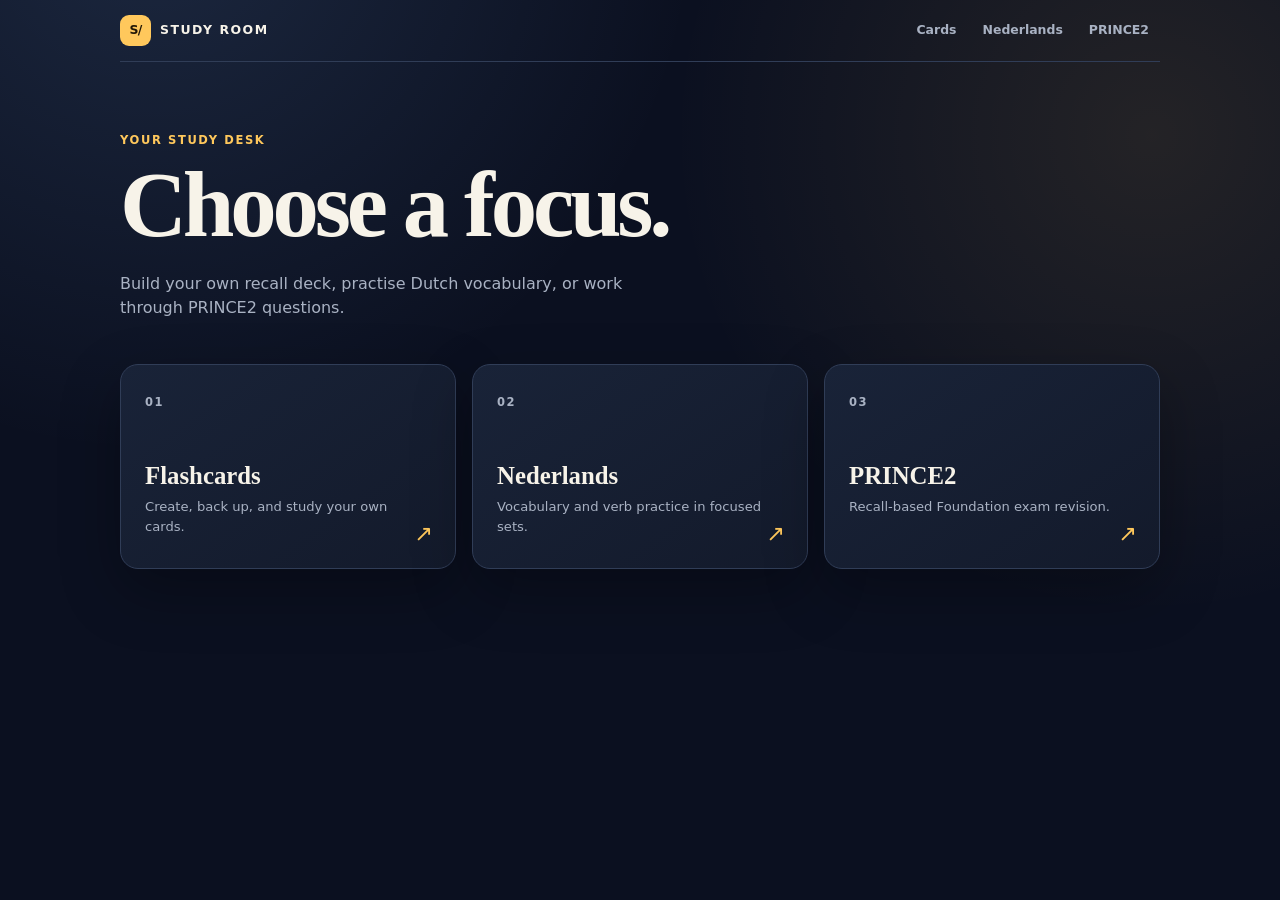
==== commit 74a9caa3: "flashcards" ====
--- a/index.html
+++ b/index.html
@@ -4,52 +4,28 @@
 <meta charset="UTF-8">
 <meta name="viewport" content="width=device-width, initial-scale=1.0">
 <title>Study Hub</title>
-<style>
-  /*
-    Just edit the two href values below to match your actual filenames:
-    - PRINCE2 link currently points to "index.html" (this project's quiz file)
-    - Dutch link currently points to "dutch.html" — change to whatever
-      your Dutch vocab page is actually called.
-  */
-  body{
-    margin:0;
-    min-height:100vh;
-    display:flex;
-    align-items:center;
-    justify-content:center;
-    background:#F3EFE6;
-    font-family:sans-serif;
-  }
-  .buttons{
-    display:flex;
-    gap:20px;
-    flex-wrap:wrap;
-    justify-content:center;
-  }
-  a.tile{
-    display:block;
-    width:220px;
-    padding:40px 20px;
-    text-align:center;
-    text-decoration:none;
-    color:#1B2432;
-    background:#FBF9F3;
-    border:1px solid #C9C1AE;
-    border-radius:4px;
-    font-size:1.1rem;
-    font-weight:600;
-    transition:transform .12s ease, border-color .12s ease;
-  }
-  a.tile:hover{
-    border-color:#1B2432;
-    transform:translateY(-2px);
-  }
-</style>
+<link rel="stylesheet" href="/assets/study.css">
 </head>
-<body>
-  <div class="buttons">
-    <a class="tile" href="/prince/">PRINCE2</a>
-    <a class="tile" href="/nederlands/">Nederlands</a>
-  </div>
+<body class="home-page">
+  <main class="home-shell">
+    <header class="site-nav">
+      <a class="site-home" href="/" aria-current="page"><span class="site-mark">S/</span><span>Study Room</span></a>
+      <nav aria-label="Study tools">
+        <a href="/flashcards/">Cards</a>
+        <a href="/nederlands/">Nederlands</a>
+        <a href="/prince/">PRINCE2</a>
+      </nav>
+    </header>
+    <section class="home-hero">
+      <p class="eyebrow">Your study desk</p>
+      <h1>Choose a focus.</h1>
+      <p>Build your own recall deck, practise Dutch vocabulary, or work through PRINCE2 questions.</p>
+    </section>
+    <div class="buttons">
+      <a class="tile" href="/flashcards/"><span class="tile-number">01</span><span class="tile-title">Flashcards</span><span class="tile-copy">Create, back up, and study your own cards.</span></a>
+      <a class="tile" href="/nederlands/"><span class="tile-number">02</span><span class="tile-title">Nederlands</span><span class="tile-copy">Vocabulary and verb practice in focused sets.</span></a>
+      <a class="tile" href="/prince/"><span class="tile-number">03</span><span class="tile-title">PRINCE2</span><span class="tile-copy">Recall-based Foundation exam revision.</span></a>
+    </div>
+  </main>
 </body>
-</html>     +</html>
--- a/assets/study.css
+++ b/assets/study.css
@@ -0,0 +1,553 @@
+:root {
+  color-scheme: dark;
+  --bg: #0b1020;
+  --surface: #131a2b;
+  --surface-raised: #192338;
+  --surface-soft: #202c43;
+  --text: #f7f3e9;
+  --muted: #a9b2c3;
+  --line: #303d57;
+  --accent: #ffc85c;
+  --accent-strong: #f2ad2e;
+  --accent-ink: #211707;
+  --correct: #59d9b2;
+  --correct-soft: rgba(89, 217, 178, .12);
+  --wrong: #ff817c;
+  --wrong-soft: rgba(255, 129, 124, .12);
+  --info: #82b8ff;
+  --info-soft: rgba(130, 184, 255, .12);
+  --shadow: 0 22px 60px rgba(0, 0, 0, .3);
+  --radius: 18px;
+  --radius-small: 11px;
+  --sans: Inter, ui-sans-serif, system-ui, -apple-system, BlinkMacSystemFont, "Segoe UI", sans-serif;
+  --display: Georgia, "Times New Roman", serif;
+}
+
+* { box-sizing: border-box; -webkit-tap-highlight-color: transparent; }
+html { -webkit-text-size-adjust: 100%; }
+body {
+  margin: 0;
+  min-height: 100vh;
+  min-height: 100dvh;
+  color: var(--text);
+  background:
+    radial-gradient(circle at 12% -10%, rgba(130, 184, 255, .14), transparent 34rem),
+    radial-gradient(circle at 90% 15%, rgba(255, 200, 92, .1), transparent 30rem),
+    var(--bg);
+  font-family: var(--sans);
+  line-height: 1.5;
+}
+
+button, input, textarea { font: inherit; }
+button { touch-action: manipulation; }
+a { color: inherit; }
+[hidden], .hidden { display: none !important; }
+
+button:focus-visible,
+a:focus-visible,
+input:focus-visible,
+textarea:focus-visible {
+  outline: 3px solid rgba(255, 200, 92, .45);
+  outline-offset: 3px;
+}
+
+.site-nav {
+  display: flex;
+  align-items: center;
+  justify-content: space-between;
+  gap: 20px;
+  min-height: 62px;
+  margin-bottom: 32px;
+  border-bottom: 1px solid var(--line);
+}
+
+.site-home {
+  display: inline-flex;
+  align-items: center;
+  gap: 9px;
+  color: var(--text);
+  font-size: .78rem;
+  font-weight: 800;
+  letter-spacing: .12em;
+  text-decoration: none;
+  text-transform: uppercase;
+  white-space: nowrap;
+}
+
+.site-mark {
+  display: inline-grid;
+  place-items: center;
+  width: 31px;
+  height: 31px;
+  border-radius: 9px;
+  color: var(--accent-ink);
+  background: var(--accent);
+  letter-spacing: -.06em;
+}
+
+.site-nav nav { display: flex; align-items: center; gap: 4px; }
+.site-nav nav a {
+  padding: 8px 11px;
+  border-radius: 9px;
+  color: var(--muted);
+  font-size: .78rem;
+  font-weight: 700;
+  text-decoration: none;
+}
+.site-nav nav a:hover { color: var(--text); background: var(--surface-raised); }
+.site-nav nav a[aria-current="page"] { color: var(--accent); background: rgba(255, 200, 92, .09); }
+
+.button,
+button.primary,
+button.ghost,
+button.action,
+.restart-btn,
+.secondary-btn {
+  min-height: 44px;
+  padding: 10px 16px;
+  border: 1px solid var(--line);
+  border-radius: var(--radius-small);
+  color: var(--text);
+  background: var(--surface-soft);
+  cursor: pointer;
+  font-size: .82rem;
+  font-weight: 800;
+  letter-spacing: .025em;
+  transition: border-color .15s ease, background .15s ease, color .15s ease, transform .15s ease;
+}
+
+.button:hover,
+button.ghost:hover,
+.secondary-btn:hover { border-color: #566785; background: #273550; }
+.button:active,
+button.primary:active,
+button.ghost:active,
+button.action:active,
+.restart-btn:active,
+.secondary-btn:active { transform: translateY(1px); }
+
+.button.primary,
+.button.accent,
+button.primary,
+button.action,
+.restart-btn {
+  border-color: var(--accent);
+  color: var(--accent-ink);
+  background: var(--accent);
+}
+.button.primary:hover,
+.button.accent:hover,
+button.primary:hover,
+button.action:hover:not(:disabled),
+.restart-btn:hover { border-color: var(--accent-strong); background: var(--accent-strong); }
+.button.danger { color: var(--wrong); border-color: rgba(255, 129, 124, .5); background: transparent; }
+.button.danger:hover { background: var(--wrong-soft); border-color: var(--wrong); }
+.button:disabled,
+button.primary:disabled,
+button.ghost:disabled,
+button.action:disabled { opacity: .38; cursor: not-allowed; transform: none; }
+
+.link-button {
+  padding: 6px;
+  border: 0;
+  color: var(--muted);
+  background: transparent;
+  cursor: pointer;
+  font-size: .8rem;
+  text-decoration: underline;
+  text-decoration-color: #53617a;
+  text-underline-offset: 3px;
+}
+.link-button:hover { color: var(--text); }
+
+/* Study hub */
+.home-shell { width: min(1040px, calc(100% - 36px)); margin: 0 auto; padding-bottom: 60px; }
+.home-hero { max-width: 720px; padding: 38px 0 44px; }
+.eyebrow {
+  margin: 0 0 12px;
+  color: var(--accent);
+  font-size: .72rem;
+  font-weight: 800;
+  letter-spacing: .14em;
+  text-transform: uppercase;
+}
+.home-hero h1 {
+  max-width: 650px;
+  margin: 0;
+  font: 700 clamp(2.6rem, 8vw, 5.8rem)/.94 var(--display);
+  letter-spacing: -.045em;
+}
+.home-hero p:last-child { max-width: 540px; margin: 24px 0 0; color: var(--muted); font-size: 1rem; }
+.buttons { display: grid; grid-template-columns: repeat(3, 1fr); gap: 16px; }
+a.tile {
+  position: relative;
+  min-height: 205px;
+  padding: 24px;
+  border: 1px solid var(--line);
+  border-radius: var(--radius);
+  color: var(--text);
+  background: linear-gradient(145deg, var(--surface-raised), var(--surface));
+  box-shadow: var(--shadow);
+  text-decoration: none;
+  overflow: hidden;
+  transition: transform .18s ease, border-color .18s ease;
+}
+a.tile::after {
+  content: "↗";
+  position: absolute;
+  right: 22px;
+  bottom: 18px;
+  color: var(--accent);
+  font-size: 1.4rem;
+}
+a.tile:hover { transform: translateY(-4px); border-color: #53617b; }
+.tile-number { color: var(--muted); font-size: .72rem; font-weight: 800; letter-spacing: .13em; }
+.tile-title { display: block; margin-top: 49px; font: 700 1.55rem var(--display); }
+.tile-copy { display: block; margin-top: 7px; padding-right: 20px; color: var(--muted); font-size: .82rem; line-height: 1.45; }
+
+/* Flashcards */
+.flashcards-page .shell { width: min(1120px, calc(100% - 36px)); margin: 0 auto; padding-bottom: 58px; }
+.flashcards-page .site-nav { margin-bottom: 26px; }
+.topbar {
+  display: flex;
+  align-items: flex-end;
+  justify-content: space-between;
+  gap: 20px;
+  margin-bottom: 4px;
+  padding: 12px 0 24px;
+}
+.brand { display: flex; align-items: baseline; gap: 15px; }
+.brand a { color: inherit; text-decoration: none; }
+.brand h1 { margin: 0; font: 700 clamp(2rem, 5vw, 3.5rem)/1 var(--display); letter-spacing: -.035em; }
+.brand span { color: var(--muted); font-size: .7rem; font-weight: 800; letter-spacing: .12em; text-transform: uppercase; }
+.header-actions { display: flex; flex-wrap: wrap; justify-content: flex-end; gap: 8px; }
+.status-row {
+  display: flex;
+  align-items: center;
+  gap: 9px;
+  min-height: 50px;
+  margin-bottom: 18px;
+  padding: 0 14px;
+  border: 1px solid var(--line);
+  border-radius: var(--radius-small);
+  color: var(--muted);
+  background: rgba(19, 26, 43, .72);
+  font-size: .76rem;
+}
+.status-dot { width: 8px; height: 8px; border-radius: 50%; background: var(--correct); box-shadow: 0 0 0 4px rgba(89, 217, 178, .1); }
+.status-dot.error { background: var(--wrong); box-shadow: 0 0 0 4px rgba(255, 129, 124, .1); }
+#undoButton { margin-left: auto; }
+.deck-bar { display: flex; align-items: flex-end; justify-content: space-between; gap: 18px; margin-bottom: 18px; padding: 16px 18px; box-shadow: none; }
+.deck-select-wrap { flex: 1; min-width: 0; }
+.flashcards-page .deck-select-wrap label { margin: 0 0 6px; }
+.deck-select-wrap select { width: min(100%, 420px); min-height: 43px; padding: 8px 38px 8px 12px; border: 1px solid var(--line); border-radius: var(--radius-small); color: var(--text); background: #0e1525; font-weight: 800; }
+.deck-actions { display: flex; flex-wrap: wrap; justify-content: flex-end; gap: 8px; }
+.deck-actions .button { min-height: 40px; }
+.workspace { display: grid; grid-template-columns: minmax(270px, 350px) 1fr; gap: 22px; align-items: start; }
+.panel,
+.flashcards-page .card-row {
+  border: 1px solid var(--line);
+  border-radius: var(--radius);
+  background: linear-gradient(150deg, var(--surface-raised), var(--surface));
+  box-shadow: var(--shadow);
+}
+.editor { position: sticky; top: 18px; padding: 24px; }
+.panel h2, .library h2 { margin: 0 0 5px; font: 700 1.3rem var(--display); }
+.helper { margin: 0 0 21px; color: var(--muted); font-size: .84rem; line-height: 1.55; }
+.flashcards-page label {
+  display: block;
+  margin: 16px 0 7px;
+  color: var(--muted);
+  font-size: .7rem;
+  font-weight: 800;
+  letter-spacing: .1em;
+  text-transform: uppercase;
+}
+.flashcards-page input,
+.flashcards-page textarea {
+  width: 100%;
+  padding: 12px 13px;
+  border: 1px solid var(--line);
+  border-radius: var(--radius-small);
+  color: var(--text);
+  background: #0e1525;
+}
+.flashcards-page textarea { min-height: 116px; resize: vertical; line-height: 1.5; }
+.flashcards-page input:hover,
+.flashcards-page textarea:hover { border-color: #4b5b76; }
+.form-actions { display: flex; gap: 8px; margin-top: 18px; }
+.library { min-width: 0; }
+.library-head { display: flex; align-items: center; justify-content: space-between; gap: 14px; min-height: 46px; margin-bottom: 14px; }
+.library-title { display: flex; align-items: baseline; gap: 10px; }
+.count { color: var(--muted); font-size: .8rem; }
+.filter-bar { margin-bottom: 14px; padding: 12px; border: 1px solid var(--line); border-radius: var(--radius-small); background: rgba(11, 16, 32, .42); }
+.filter-label { display: block; margin-bottom: 8px; color: var(--muted); font-size: .66rem; font-weight: 800; letter-spacing: .1em; text-transform: uppercase; }
+.filter-options { display: flex; flex-wrap: wrap; gap: 7px; }
+.filter-chip { min-height: 32px; padding: 5px 10px; border: 1px solid var(--line); border-radius: 999px; color: var(--muted); background: var(--surface); cursor: pointer; font-size: .7rem; font-weight: 800; }
+.filter-chip:hover { color: var(--text); border-color: #5a6984; }
+.filter-chip[aria-pressed="true"] { color: var(--accent-ink); border-color: var(--accent); background: var(--accent); }
+.filter-chip.hard[aria-pressed="true"] { color: #2b0b0b; border-color: var(--wrong); background: var(--wrong); }
+.filter-chip.easy[aria-pressed="true"] { color: #061d16; border-color: var(--correct); background: var(--correct); }
+.filter-chip.unrated[aria-pressed="true"] { color: var(--text); border-color: #71809b; background: #46536c; }
+.cards { display: grid; gap: 12px; }
+.flashcards-page .card-row { padding: 20px; box-shadow: none; }
+.flashcards-page .card-row:hover { border-color: #495976; }
+.card-meta { display: flex; align-items: center; justify-content: space-between; gap: 12px; }
+.card-label { color: var(--accent); font-size: .66rem; font-weight: 800; letter-spacing: .11em; text-transform: uppercase; }
+.difficulty-badge { padding: 3px 8px; border: 1px solid var(--line); border-radius: 999px; color: var(--muted); font-size: .62rem; font-weight: 800; letter-spacing: .06em; text-transform: uppercase; }
+.difficulty-badge.hard { color: var(--wrong); border-color: rgba(255, 129, 124, .45); background: var(--wrong-soft); }
+.difficulty-badge.medium { color: var(--accent); border-color: rgba(255, 200, 92, .4); background: rgba(255, 200, 92, .08); }
+.difficulty-badge.easy { color: var(--correct); border-color: rgba(89, 217, 178, .4); background: var(--correct-soft); }
+.card-front { margin: 7px 0 10px; font: 700 1.12rem/1.4 var(--display); white-space: pre-wrap; overflow-wrap: anywhere; }
+.card-back { margin: 0; color: var(--muted); font-size: .88rem; line-height: 1.55; white-space: pre-wrap; overflow-wrap: anywhere; }
+.card-tools { display: flex; justify-content: flex-end; gap: 8px; margin-top: 15px; }
+.card-tools .button { min-height: 34px; padding: 6px 10px; font-size: .72rem; }
+.difficulty-select { min-height: 34px; margin-right: auto; padding: 6px 30px 6px 10px; border: 1px solid var(--line); border-radius: 9px; color: var(--text); background: var(--surface-soft); cursor: pointer; font-size: .72rem; font-weight: 700; }
+.difficulty-select.hard { color: var(--wrong); }
+.difficulty-select.medium { color: var(--accent); }
+.difficulty-select.easy { color: var(--correct); }
+.empty { padding: 58px 24px; text-align: center; }
+.empty-mark { display: inline-grid; place-items: center; width: 58px; height: 58px; border: 1px solid var(--line); border-radius: 17px; color: var(--accent); background: var(--surface-soft); font: 2rem var(--display); }
+.empty h2 { margin-top: 16px; }
+.study { width: min(760px, 100%); margin: 34px auto 0; }
+.study-head { display: flex; align-items: center; justify-content: space-between; gap: 15px; margin-bottom: 14px; color: var(--muted); font-size: .78rem; }
+.progress { height: 7px; margin-bottom: 18px; border-radius: 8px; background: var(--surface-soft); overflow: hidden; }
+.progress > div { height: 100%; background: linear-gradient(90deg, var(--accent), var(--correct)); transition: width .2s ease; }
+.study-card { display: grid; align-content: center; min-height: 400px; padding: clamp(28px, 7vw, 66px); text-align: center; cursor: pointer; user-select: none; }
+.study-side { color: var(--accent); font-size: .69rem; font-weight: 800; letter-spacing: .14em; text-transform: uppercase; }
+.study-text { margin: 18px 0; font: 700 clamp(1.6rem, 5vw, 2.6rem)/1.35 var(--display); white-space: pre-wrap; overflow-wrap: anywhere; }
+.flip-hint { color: var(--muted); font-size: .78rem; }
+.study-actions { display: grid; grid-template-columns: repeat(3, 1fr); gap: 11px; margin-top: 14px; }
+.study-actions .button { min-height: 52px; }
+.study-actions > :only-child { grid-column: 1 / -1; }
+.rating-button.hard { color: var(--wrong); border-color: rgba(255, 129, 124, .55); background: var(--wrong-soft); }
+.rating-button.hard:hover { border-color: var(--wrong); }
+.rating-button.medium { color: var(--accent); border-color: rgba(255, 200, 92, .5); background: rgba(255, 200, 92, .08); }
+.rating-button.medium:hover { border-color: var(--accent); }
+.rating-button.easy { color: var(--correct); border-color: rgba(89, 217, 178, .5); background: var(--correct-soft); }
+.rating-button.easy:hover { border-color: var(--correct); }
+.finish { padding: 52px 26px; text-align: center; }
+.finish-score { margin: 10px 0; color: var(--correct); font: 700 3.7rem var(--display); }
+.session-breakdown { margin: 0 0 24px; color: var(--muted); font-size: .86rem; }
+.notice { position: fixed; z-index: 10; left: 50%; bottom: 22px; translate: -50% 12px; opacity: 0; pointer-events: none; padding: 11px 16px; border: 1px solid var(--line); border-radius: var(--radius-small); color: var(--text); background: var(--surface-soft); box-shadow: var(--shadow); transition: .18s ease; font-size: .82rem; }
+.notice.show { translate: -50% 0; opacity: 1; }
+
+/* PRINCE2 */
+.prince-page { padding-bottom: 58px; }
+.prince-page .wrap { width: min(820px, calc(100% - 36px)); margin: 0 auto; }
+.prince-page .site-nav { margin-bottom: 27px; }
+.prince-page .masthead {
+  display: flex;
+  align-items: flex-end;
+  justify-content: space-between;
+  gap: 20px;
+  margin-bottom: 24px;
+  padding: 12px 0 25px;
+  border-bottom: 0;
+}
+.prince-page .masthead h1 { margin: 0; font: 700 clamp(2rem, 6vw, 3.6rem)/1 var(--display); letter-spacing: -.04em; }
+.prince-page .masthead .sub,
+.prince-page .doc-id,
+.field-label,
+.meta-row,
+.score-strip,
+.section-progress {
+  color: var(--muted);
+  font-size: .69rem;
+  font-weight: 800;
+  letter-spacing: .1em;
+  text-transform: uppercase;
+}
+.prince-page .masthead .sub { margin-top: 9px; color: var(--accent); }
+.prince-page .doc-id { text-align: right; line-height: 1.7; }
+#docStatus { color: var(--correct); }
+#setupError { margin-bottom: 14px; color: var(--wrong); font-size: .8rem; }
+.prince-page .card {
+  position: relative;
+  margin-bottom: 20px;
+  padding: 29px;
+  border: 1px solid var(--line);
+  border-radius: var(--radius);
+  background: linear-gradient(150deg, var(--surface-raised), var(--surface));
+  box-shadow: var(--shadow);
+  overflow: hidden;
+}
+.prince-page .card::before { content: ""; position: absolute; inset: 0 auto 0 0; width: 4px; background: linear-gradient(var(--accent), var(--info)); }
+.field-label { display: block; margin-bottom: 10px; }
+.intro-copy { margin: 0 0 22px; color: var(--muted); font-size: .92rem; line-height: 1.6; }
+.mode-grid { display: grid; grid-template-columns: repeat(2, minmax(0, 1fr)); gap: 14px; }
+.mode-option { display: flex; flex-direction: column; align-items: flex-start; gap: 10px; padding: 19px; border: 1px solid var(--line); border-radius: var(--radius-small); background: rgba(11, 16, 32, .45); }
+.mode-option h2 { margin: 0; font: 700 1.2rem var(--display); }
+.mode-option p { margin: 0 0 auto; color: var(--muted); font-size: .84rem; line-height: 1.5; }
+.quiz-topbar { display: flex; align-items: center; justify-content: space-between; gap: 10px; margin-bottom: 16px; }
+.quiz-details-toggle { display: flex; align-items: center; gap: 7px; min-height: 36px; padding: 6px 0; border: 0; color: var(--muted); background: transparent; cursor: pointer; font-size: .7rem; font-weight: 800; letter-spacing: .08em; text-transform: uppercase; }
+.quiz-details-toggle:hover { color: var(--text); }
+.quiz-details-toggle[aria-expanded="true"] .compact-counter { display: none; }
+.quiz-details-toggle .chevron { font-size: 1rem; line-height: 1; transition: transform .15s ease; }
+.quiz-details-toggle[aria-expanded="true"] .chevron { transform: rotate(180deg); }
+.compact-counter { color: var(--muted); }
+.quiz-topbar #skipSectionBtn { min-height: 36px; padding: 7px 11px; }
+.prince-page .progress-bar { display: flex; gap: 3px; height: auto; margin-bottom: 18px; background: transparent; overflow: visible; }
+.tick { flex: 1; height: 6px; border-radius: 2px; background: var(--surface-soft); }
+.tick.done { background: var(--info); }
+.tick.correct { background: var(--correct); }
+.tick.incorrect { background: var(--wrong); }
+.meta-row, .score-strip { display: flex; justify-content: space-between; gap: 12px; }
+.meta-row { margin-bottom: 16px; }
+.score-strip { margin: -4px 0 19px; padding: 10px 12px; border: 1px solid var(--line); border-radius: 9px; background: rgba(11, 16, 32, .46); }
+.question-text { margin: 0 0 18px; font: 700 1.42rem/1.42 var(--display); }
+textarea#answerInput { width: 100%; min-height: 132px; margin-bottom: 16px; padding: 13px 14px; resize: vertical; border: 1px solid var(--line); border-radius: var(--radius-small); color: var(--text); background: #0e1525; font-size: .94rem; line-height: 1.55; }
+textarea#answerInput:hover { border-color: #4b5b76; }
+.stamp { display: inline-block; padding: 4px 9px; border: 1px solid currentColor; border-radius: 7px; font-size: .68rem; font-weight: 800; letter-spacing: .1em; text-transform: uppercase; }
+.reveal-box { margin-top: 14px; padding: 15px 16px; border: 1px solid rgba(255, 200, 92, .28); border-radius: var(--radius-small); background: rgba(255, 200, 92, .08); animation: pop .18s ease-out; }
+.reveal-box.answer { border-color: rgba(89, 217, 178, .3); background: var(--correct-soft); }
+.reveal-box .stamp { color: var(--accent); }
+.reveal-box.answer .stamp { color: var(--correct); }
+.reveal-box p { margin: 8px 0 0; font-size: .9rem; line-height: 1.55; white-space: pre-line; }
+@keyframes pop { from { opacity: 0; transform: translateY(-4px); } to { opacity: 1; transform: translateY(0); } }
+.action-row { display: flex; flex-wrap: wrap; gap: 10px; margin-top: 20px; }
+.quiz-control-stage { display: grid; min-height: 52px; margin-top: 20px; }
+.quiz-control-stage .action-row,
+.quiz-control-stage .self-mark { grid-area: 1 / 1; display: grid; grid-template-columns: repeat(2, minmax(0, 1fr)); gap: 10px; margin: 0; }
+.quiz-control-stage button { min-height: 52px; }
+.self-mark { display: flex; gap: 10px; margin-top: 16px; }
+.self-mark button { flex: 1; }
+.self-mark .correct-btn { color: var(--correct); border-color: rgba(89, 217, 178, .6); }
+.self-mark .correct-btn:hover { background: var(--correct-soft); border-color: var(--correct); }
+.self-mark .correct-btn.active { color: #071b16; background: var(--correct); border-color: var(--correct); }
+.self-mark .incorrect-btn { color: var(--wrong); border-color: rgba(255, 129, 124, .6); }
+.self-mark .incorrect-btn:hover { background: var(--wrong-soft); border-color: var(--wrong); }
+.self-mark .incorrect-btn.active { color: #220b0b; background: var(--wrong); border-color: var(--wrong); }
+.nav-row { display: flex; justify-content: space-between; gap: 10px; margin-top: 22px; }
+.nav-row #nextBtn { margin-left: auto; }
+.score-hero { padding: 20px 0 9px; text-align: center; }
+.score-hero .pct { font: 700 3.8rem/1 var(--display); }
+.score-hero .pct.pass { color: var(--correct); }
+.score-hero .pct.fail { color: var(--wrong); }
+.score-hero .verdict { margin-top: 7px; color: var(--muted); font-size: .78rem; font-weight: 800; letter-spacing: .1em; text-transform: uppercase; }
+.review-item { margin-bottom: 10px; padding: 15px 16px; border: 1px solid var(--line); border-radius: var(--radius-small); background: rgba(11, 16, 32, .45); }
+.review-item .q { margin-bottom: 6px; font-size: .9rem; font-weight: 700; }
+.review-item .your-a { margin-bottom: 4px; color: var(--wrong); font-size: .86rem; line-height: 1.5; white-space: pre-line; }
+.review-item .a { color: var(--muted); font-size: .86rem; line-height: 1.5; white-space: pre-line; }
+.review-item .a b { color: var(--text); }
+.section-heading { margin: 0 0 4px; text-align: center; font: 700 1.5rem/1.3 var(--display); }
+.section-progress { text-align: center; }
+.review-list { margin-top: 24px; }
+.prince-page footer { margin-top: 30px; color: var(--muted); text-align: center; font-size: .67rem; letter-spacing: .04em; }
+
+/* Dutch vocabulary */
+.dutch-shell { width: min(720px, calc(100% - 36px)); margin: 0 auto; padding-bottom: 58px; }
+.dutch-shell .site-nav { margin-bottom: 38px; }
+.dutch-page #app.card { width: 100%; padding: clamp(22px, 5vw, 34px); border: 1px solid var(--line); border-radius: var(--radius); background: linear-gradient(150deg, var(--surface-raised), var(--surface)); box-shadow: var(--shadow); }
+.top-row { display: flex; align-items: center; justify-content: space-between; margin-bottom: 9px; color: var(--muted); font-size: .78rem; }
+.dutch-page .progress-bar { height: 7px; margin-bottom: 28px; border-radius: 8px; background: var(--surface-soft); overflow: hidden; }
+.progress-fill { height: 100%; background: linear-gradient(90deg, var(--accent), var(--correct)); transition: width .3s ease; }
+.lang-tag { display: inline-block; margin-bottom: 15px; padding: 5px 10px; border: 1px solid rgba(255, 200, 92, .28); border-radius: 8px; color: var(--accent); background: rgba(255, 200, 92, .08); font-size: .68rem; font-weight: 800; letter-spacing: .09em; text-transform: uppercase; }
+.prompt-block { margin-bottom: 28px; }
+.prompt-word { margin: 0; font: 700 clamp(1.9rem, 7vw, 2.7rem)/1.2 var(--display); word-break: break-word; }
+.prompt-hint { margin: 5px 0 0; color: var(--muted); font-size: .82rem; font-style: italic; }
+.options { display: flex; flex-direction: column; gap: 10px; }
+.option-btn, .mode-btn { width: 100%; padding: 14px 16px; border: 1px solid var(--line); border-radius: var(--radius-small); color: var(--text); background: var(--surface-soft); cursor: pointer; text-align: left; transition: border-color .15s ease, background .15s ease, transform .15s ease; }
+.option-btn:hover:not(:disabled), .mode-btn:hover { border-color: #647594; background: #293854; }
+.option-btn:active, .mode-btn:active { transform: translateY(1px); }
+.option-btn:disabled { cursor: default; }
+.option-btn.correct { border-color: var(--correct); color: var(--correct); background: var(--correct-soft); font-weight: 700; }
+.option-btn.wrong { border-color: var(--wrong); color: var(--wrong); background: var(--wrong-soft); font-weight: 700; }
+.option-btn.selected { border-color: var(--accent); background: rgba(255, 200, 92, .1); }
+.text-input-row { display: flex; gap: 10px; }
+.dutch-page input[type="text"] { flex: 1; min-width: 0; padding: 13px 14px; border: 1px solid var(--line); border-radius: var(--radius-small); outline: none; color: var(--text); background: #0e1525; font-size: 1rem; }
+.dutch-page input[type="text"]:hover { border-color: #4b5b76; }
+.dutch-page input[type="text"].correct { border-color: var(--correct); color: var(--correct); background: var(--correct-soft); }
+.dutch-page input[type="text"].wrong { border-color: var(--wrong); color: var(--wrong); background: var(--wrong-soft); }
+.feedback { min-height: 22px; margin-top: 16px; font-size: .88rem; }
+.feedback.correct-text { color: var(--correct); }
+.feedback.wrong-text { color: var(--wrong); }
+.next-row { display: flex; justify-content: flex-end; margin-top: 20px; }
+.end-screen { text-align: center; }
+.end-score { margin: 10px 0; color: var(--accent); font: 700 3.4rem var(--display); }
+.end-sub { margin-bottom: 24px; color: var(--muted); }
+.secondary-btn { margin-top: 10px; }
+.mode-select h1 { margin: 0 0 7px; font: 700 clamp(1.7rem, 5vw, 2.25rem) var(--display); }
+.mode-select p.sub { margin: 0 0 25px; color: var(--muted); font-size: .84rem; }
+.mode-btn { display: block; margin-bottom: 11px; padding: 16px 18px; }
+.mode-btn .mode-title { margin: 0 0 3px; color: var(--text); font-size: .95rem; font-weight: 800; }
+.mode-btn .mode-desc { margin: 0; color: var(--muted); font-size: .78rem; }
+.verb-fields { display: flex; flex-direction: column; gap: 14px; }
+.verb-field .correct-hint { margin-top: 4px; color: var(--wrong); font-size: .78rem; }
+.verb-field-terms { margin-bottom: 7px; padding: 3px 10px; border: 1px solid var(--line); border-radius: 8px; background: rgba(11, 16, 32, .42); }
+.verb-term-row { display: flex; align-items: baseline; justify-content: space-between; gap: 10px; padding: 6px 0; border-bottom: 1px dashed var(--line); font-size: .72rem; line-height: 1.4; }
+.verb-term-row:last-child { border-bottom: 0; }
+.verb-term { flex: 1; color: var(--muted); font-weight: 700; letter-spacing: .04em; text-transform: uppercase; }
+.verb-pronouns { flex: 0; color: var(--text); font-weight: 600; text-align: right; white-space: nowrap; }
+.verb-field-row { display: flex; align-items: stretch; gap: 10px; }
+.verb-check-btn { flex-shrink: 0; white-space: nowrap; }
+.verb-type-label { margin: 0 0 8px; color: var(--muted); font-size: .78rem; font-weight: 700; }
+.verb-type-options { display: flex; gap: 10px; margin-bottom: 24px; }
+.verb-type-options .option-btn { flex: 1; text-align: center; }
+.wrong-review { margin-top: 28px; padding-top: 20px; border-top: 1px solid var(--line); text-align: left; }
+.wrong-review-title { margin: 0 0 12px; color: var(--text); font-size: .84rem; font-weight: 800; }
+.wrong-review-empty { margin: 0; color: var(--muted); font-size: .84rem; }
+.wrong-item { margin-bottom: 8px; padding: 11px 14px; border: 1px solid rgba(255, 129, 124, .28); border-radius: var(--radius-small); background: var(--wrong-soft); }
+.wrong-item-word { margin: 0 0 2px; color: var(--text); font-size: .9rem; font-weight: 800; }
+.wrong-item-answer { margin: 0; color: var(--wrong); font-size: .78rem; }
+.wrong-item-given { margin: 2px 0 0; color: var(--muted); font-size: .72rem; }
+.wrong-item-detail-row { display: flex; justify-content: space-between; gap: 10px; padding: 4px 0; border-top: 1px dashed rgba(255, 129, 124, .3); font-size: .72rem; }
+.wrong-item-detail-row:first-of-type { border-top: 0; }
+.wrong-item-detail-label { flex: 1; color: var(--muted); }
+.wrong-item-detail-value { color: var(--text); text-align: right; white-space: nowrap; }
+.wrong-item-detail-value .given { margin-right: 6px; color: var(--wrong); text-decoration: line-through; }
+.wrong-item-detail-value .correct { color: var(--correct); font-weight: 700; }
+
+@media (max-width: 760px) {
+  .site-nav { align-items: flex-start; padding: 14px 0; }
+  .site-home > span:last-child { display: none; }
+  .site-nav nav { flex-wrap: wrap; justify-content: flex-end; }
+  .site-nav nav a { padding: 7px 8px; font-size: .72rem; }
+  .buttons { grid-template-columns: 1fr; }
+  a.tile { min-height: 165px; }
+  .tile-title { margin-top: 30px; }
+  .workspace { grid-template-columns: 1fr; }
+  .editor { position: static; }
+  .topbar { align-items: flex-start; }
+  .brand span { display: none; }
+  .header-actions .button { padding-inline: 11px; }
+  .study-card { min-height: 335px; }
+  .deck-bar { align-items: stretch; flex-direction: column; }
+  .deck-select-wrap select { width: 100%; }
+  .deck-actions { justify-content: flex-start; }
+}
+
+@media (max-width: 500px) {
+  .home-shell,
+  .flashcards-page .shell,
+  .prince-page .wrap,
+  .dutch-shell { width: min(100% - 22px, 680px); }
+  .site-nav { margin-bottom: 22px; }
+  .topbar { display: block; }
+  .header-actions { justify-content: flex-start; margin-top: 17px; }
+  .header-actions .button { flex: 1; }
+  .deck-actions .button { flex: 1; }
+  .status-row { align-items: flex-start; flex-wrap: wrap; padding-block: 12px; }
+  #undoButton { margin-left: 0; }
+  .library-head { align-items: flex-end; }
+  .study-actions { grid-template-columns: 1fr; }
+  .prince-page .masthead { display: block; padding-bottom: 18px; }
+  .prince-page .doc-id { margin-top: 12px; text-align: left; }
+  .prince-page .card { padding: 22px 18px; }
+  .mode-grid { grid-template-columns: 1fr; }
+  .score-strip { flex-direction: column; gap: 4px; }
+  .quiz-details-toggle[aria-expanded="false"] .details-label { display: none; }
+  .question-text { font-size: 1.24rem; }
+  textarea#answerInput { min-height: 108px; }
+  .nav-row { flex-direction: column; }
+  .nav-row button { width: 100%; }
+  .text-input-row { flex-direction: column; }
+  .next-row { justify-content: stretch; }
+  .next-row button.action,
+  .restart-btn,
+  .secondary-btn { width: 100%; }
+}
+
+@media (prefers-reduced-motion: reduce) {
+  *, *::before, *::after { scroll-behavior: auto !important; transition: none !important; animation: none !important; }
+}
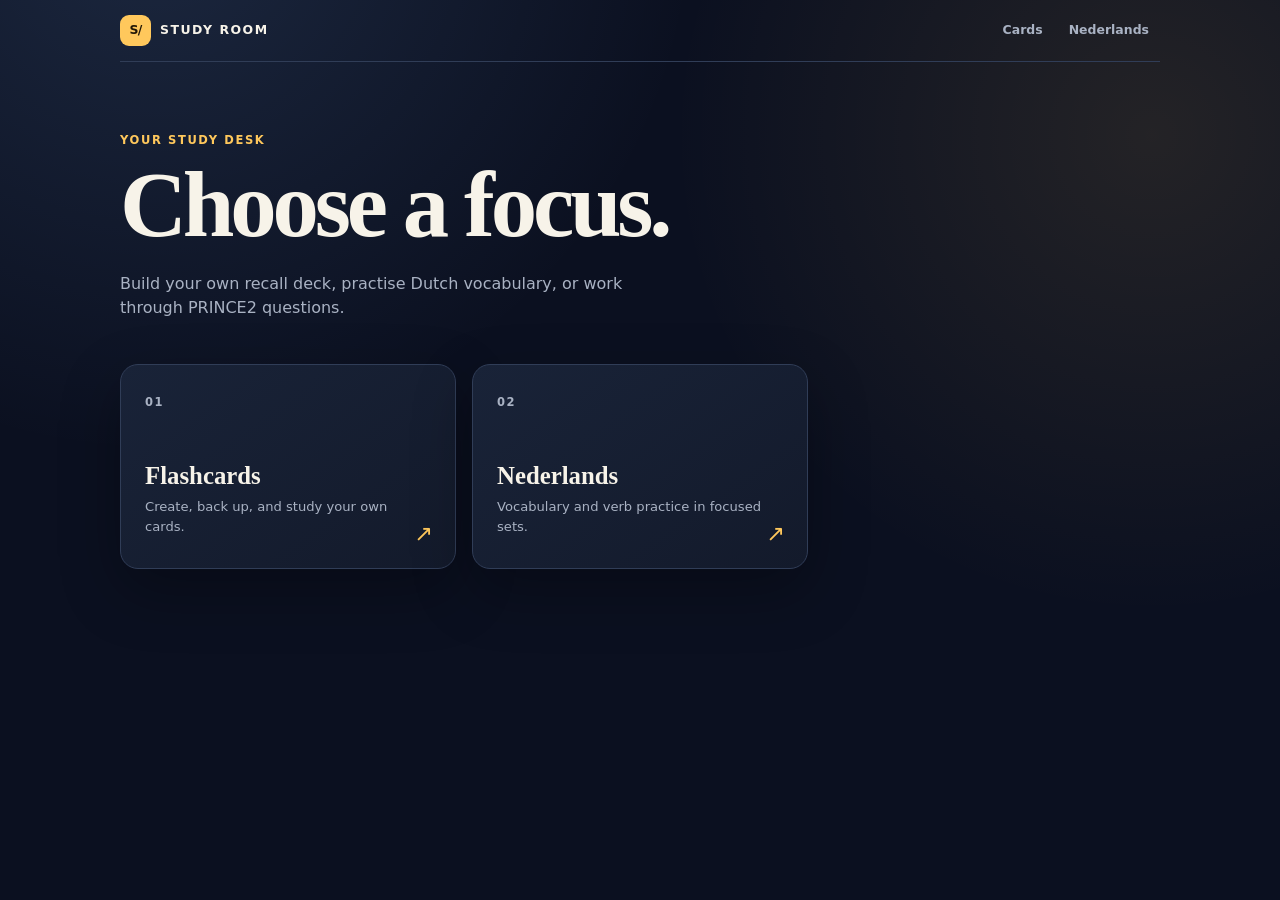
==== commit abd2a99c: "update" ====
--- a/index.html
+++ b/index.html
@@ -4,6 +4,7 @@
 <meta charset="UTF-8">
 <meta name="viewport" content="width=device-width, initial-scale=1.0">
 <title>Study Hub</title>
+<link rel="icon" type="image/svg+xml" href="/assets/favicon.svg">
 <link rel="stylesheet" href="/assets/study.css">
 </head>
 <body class="home-page">
@@ -13,7 +14,6 @@
       <nav aria-label="Study tools">
         <a href="/flashcards/">Cards</a>
         <a href="/nederlands/">Nederlands</a>
-        <a href="/prince/">PRINCE2</a>
       </nav>
     </header>
     <section class="home-hero">
@@ -24,7 +24,6 @@
     <div class="buttons">
       <a class="tile" href="/flashcards/"><span class="tile-number">01</span><span class="tile-title">Flashcards</span><span class="tile-copy">Create, back up, and study your own cards.</span></a>
       <a class="tile" href="/nederlands/"><span class="tile-number">02</span><span class="tile-title">Nederlands</span><span class="tile-copy">Vocabulary and verb practice in focused sets.</span></a>
-      <a class="tile" href="/prince/"><span class="tile-number">03</span><span class="tile-title">PRINCE2</span><span class="tile-copy">Recall-based Foundation exam revision.</span></a>
     </div>
   </main>
 </body>
--- a/assets/study.css
+++ b/assets/study.css
@@ -311,11 +311,13 @@
 .empty h2 { margin-top: 16px; }
 .study { width: min(760px, 100%); margin: 34px auto 0; }
 .study-head { display: flex; align-items: center; justify-content: space-between; gap: 15px; margin-bottom: 14px; color: var(--muted); font-size: .78rem; }
+.study-navigation { display: flex; margin-bottom: 14px; }
 .progress { height: 7px; margin-bottom: 18px; border-radius: 8px; background: var(--surface-soft); overflow: hidden; }
 .progress > div { height: 100%; background: linear-gradient(90deg, var(--accent), var(--correct)); transition: width .2s ease; }
 .study-card { display: grid; align-content: center; min-height: 400px; padding: clamp(28px, 7vw, 66px); text-align: center; cursor: pointer; user-select: none; }
 .study-side { color: var(--accent); font-size: .69rem; font-weight: 800; letter-spacing: .14em; text-transform: uppercase; }
 .study-text { margin: 18px 0; font: 700 clamp(1.6rem, 5vw, 2.6rem)/1.35 var(--display); white-space: pre-wrap; overflow-wrap: anywhere; }
+.study-text.answer { font-size: clamp(1rem, 2vw, 1.2rem); line-height: 1.55; }
 .flip-hint { color: var(--muted); font-size: .78rem; }
 .study-actions { display: grid; grid-template-columns: repeat(3, 1fr); gap: 11px; margin-top: 14px; }
 .study-actions .button { min-height: 52px; }
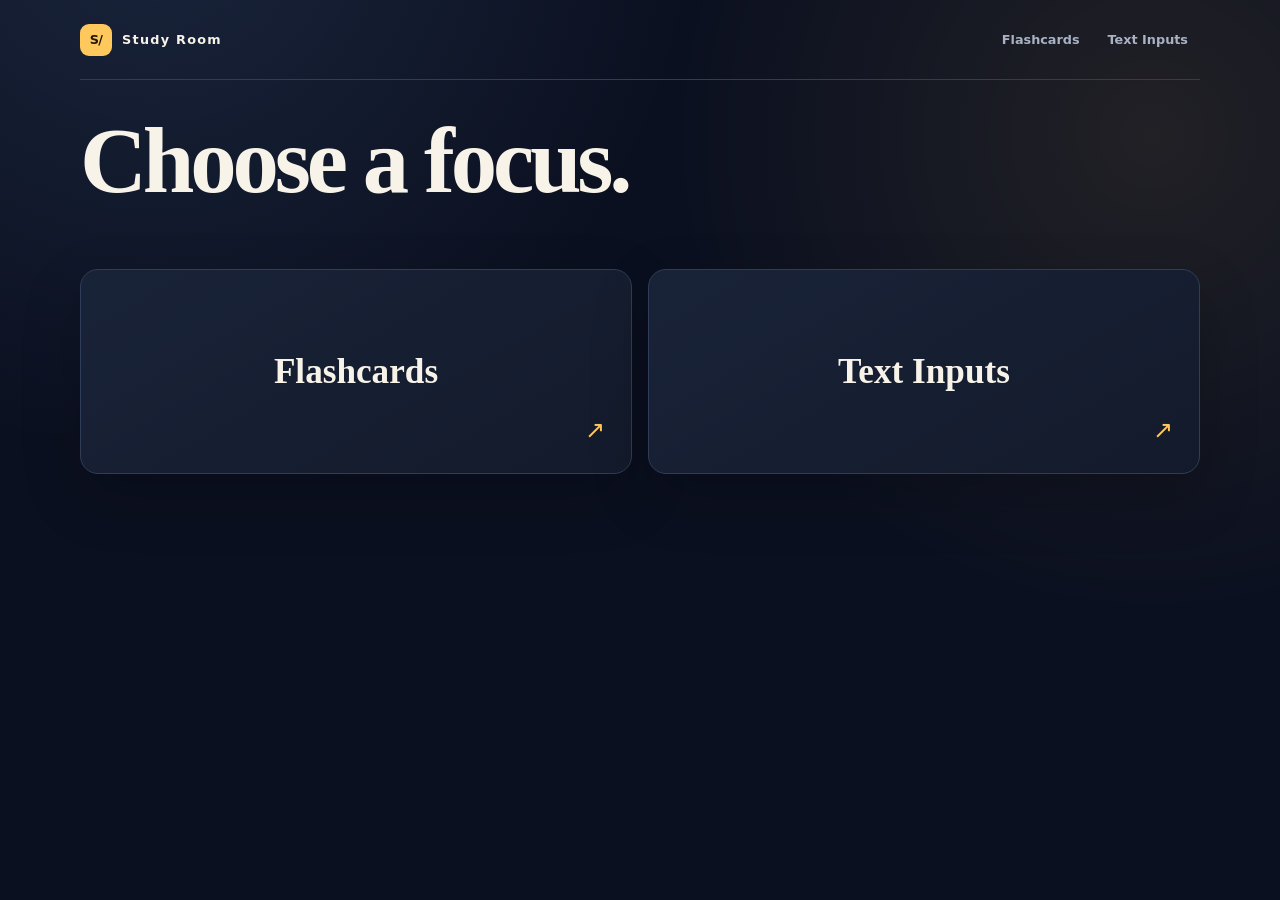
==== commit 300c58ec: "updates, new UI uplift" ====
--- a/index.html
+++ b/index.html
@@ -1,30 +1,16 @@
-<!DOCTYPE html>
+<!doctype html>
 <html lang="en">
 <head>
-<meta charset="UTF-8">
-<meta name="viewport" content="width=device-width, initial-scale=1.0">
-<title>Study Hub</title>
-<link rel="icon" type="image/svg+xml" href="/assets/favicon.svg">
-<link rel="stylesheet" href="/assets/study.css">
+  <meta charset="utf-8">
+  <meta name="viewport" content="width=device-width, initial-scale=1, viewport-fit=cover, interactive-widget=resizes-content">
+  <meta name="theme-color" content="#0b1020">
+  <title>Study Room</title>
+  <link rel="icon" type="image/svg+xml" href="/assets/favicon.svg">
+  <link rel="stylesheet" href="/app/styles/index.css">
 </head>
-<body class="home-page">
-  <main class="home-shell">
-    <header class="site-nav">
-      <a class="site-home" href="/" aria-current="page"><span class="site-mark">S/</span><span>Study Room</span></a>
-      <nav aria-label="Study tools">
-        <a href="/flashcards/">Cards</a>
-        <a href="/nederlands/">Nederlands</a>
-      </nav>
-    </header>
-    <section class="home-hero">
-      <p class="eyebrow">Your study desk</p>
-      <h1>Choose a focus.</h1>
-      <p>Build your own recall deck, practise Dutch vocabulary, or work through PRINCE2 questions.</p>
-    </section>
-    <div class="buttons">
-      <a class="tile" href="/flashcards/"><span class="tile-number">01</span><span class="tile-title">Flashcards</span><span class="tile-copy">Create, back up, and study your own cards.</span></a>
-      <a class="tile" href="/nederlands/"><span class="tile-number">02</span><span class="tile-title">Nederlands</span><span class="tile-copy">Vocabulary and verb practice in focused sets.</span></a>
-    </div>
-  </main>
+<body>
+  <main class="app-shell" id="app"><p class="helper">Loading Study Room…</p></main>
+  <noscript><p class="app-shell">Enable JavaScript to open Study Room.</p></noscript>
+  <script type="module" src="/app/app.mjs"></script>
 </body>
 </html>
--- a/app/styles/index.css
+++ b/app/styles/index.css
@@ -0,0 +1,5 @@
+@import url('./tokens.css');
+@import url('./base.css');
+@import url('./components.css');
+@import url('./layout.css');
+@import url('./study.css');
